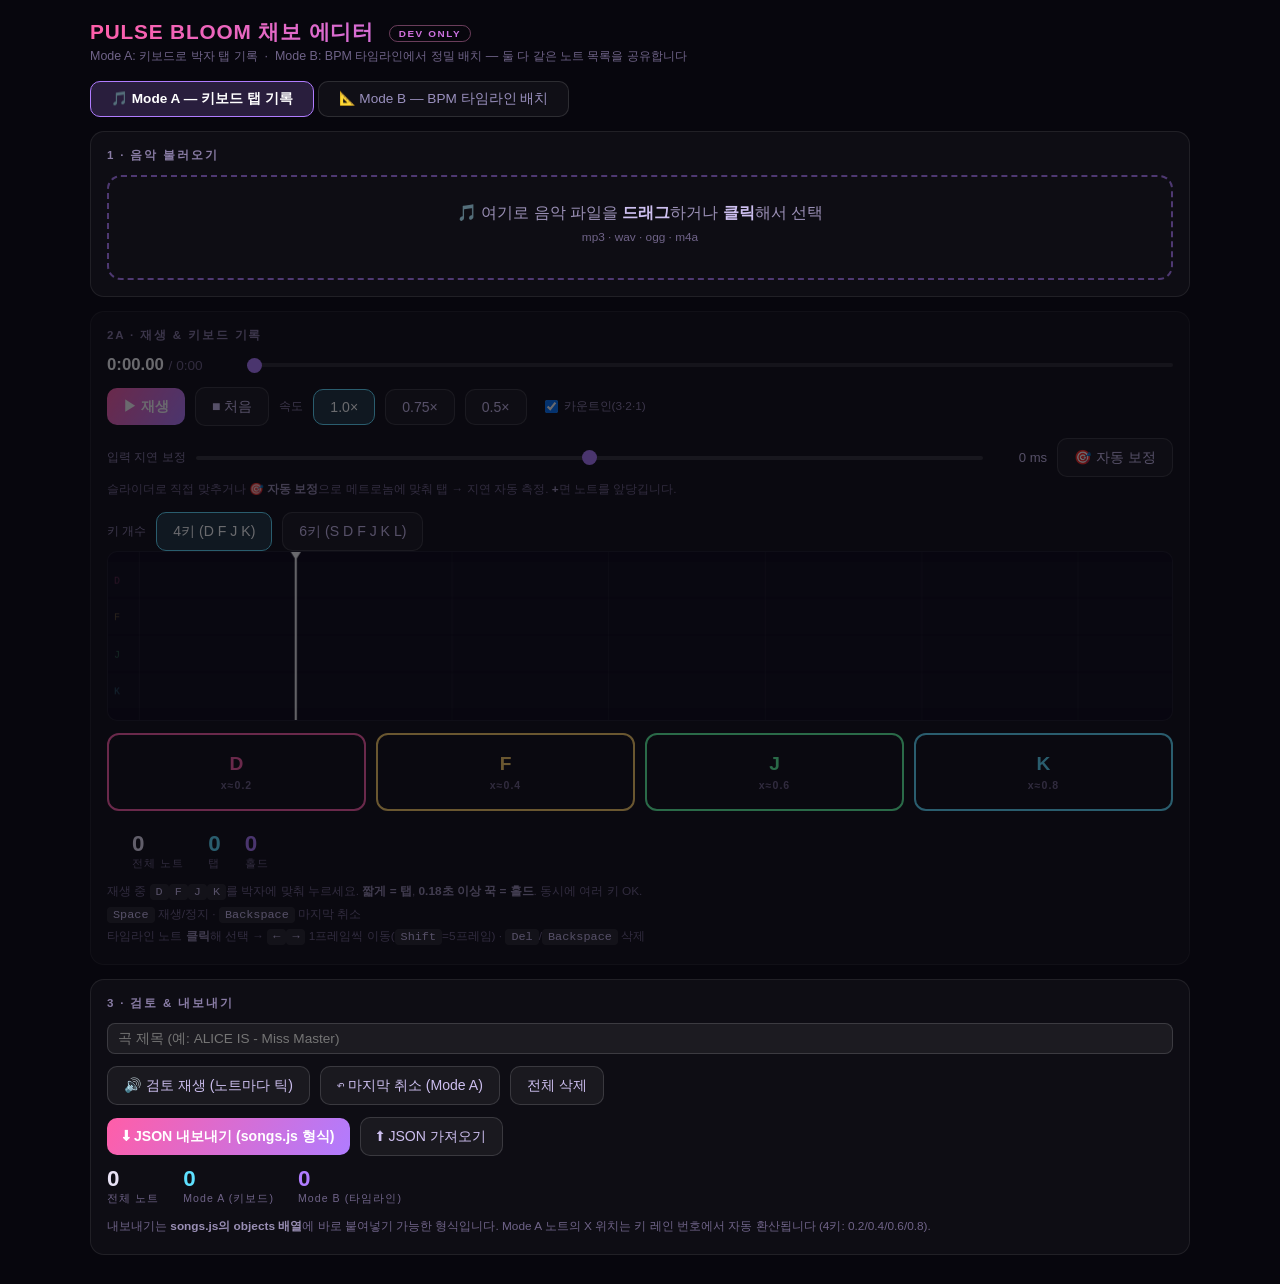
==== editor.html @ f81fe5ed "feat(editor): Mode A(키보드 기록) + Mode B(BPM 타임라인) 공존 에디터 - Mode A: 기존 키보드 탭 기록 기능 유지 (오프셋 보정, 홀드 감지) -" ====
<!DOCTYPE html>
<html lang="ko">
<head>
<meta charset="UTF-8">
<meta name="viewport" content="width=device-width, initial-scale=1.0">
<title>PULSE BLOOM — 채보 에디터</title>
<style>
* { margin:0; padding:0; box-sizing:border-box; -webkit-tap-highlight-color:transparent; }
body {
    background:#07060d; color:#e8e2f5;
    font-family:'Segoe UI','Helvetica Neue',sans-serif;
    min-height:100vh; padding:18px; user-select:none;
}
h1 { font-size:1.3rem; font-weight:800; letter-spacing:.04em;
     background:linear-gradient(120deg,#ff5ea8,#b07cff,#5ee0ff);
     -webkit-background-clip:text; background-clip:text; -webkit-text-fill-color:transparent; }
.sub { color:#6f6388; font-size:.78rem; margin-top:2px; margin-bottom:16px; }
.dev-tag { display:inline-block; font-size:.62rem; letter-spacing:.16em; color:#ff8fd0;
    border:1px solid rgba(255,143,208,.4); border-radius:20px; padding:2px 9px;
    margin-left:8px; vertical-align:middle; }

.wrap { max-width:1100px; margin:0 auto; }
.card { background:rgba(255,255,255,.03); border:1px solid rgba(255,255,255,.08);
    border-radius:14px; padding:16px; margin-bottom:14px; }
.card h2 { font-size:.72rem; letter-spacing:.16em; color:#8a7da6; text-transform:uppercase; margin-bottom:12px; }

/* ── mode tab bar ── */
.tab-bar { display:flex; gap:4px; margin-bottom:14px; }
.tab-btn { padding:8px 20px; border-radius:10px; border:1px solid rgba(255,255,255,.12);
    background:rgba(255,255,255,.04); color:#9a90be; cursor:pointer; font:inherit;
    font-size:.85rem; transition:.12s; }
.tab-btn:hover { border-color:#b07cff; color:#cdbff0; }
.tab-btn.active { background:rgba(176,124,255,.2); border-color:#b07cff; color:#fff; font-weight:700; }

/* drop zone */
#drop { border:2px dashed rgba(176,124,255,.4); border-radius:14px; padding:26px; text-align:center;
    cursor:pointer; transition:.15s; color:#9a8fb5; }
#drop.hover { border-color:#5ee0ff; background:rgba(94,224,255,.06); color:#cdbff0; }
#drop b { color:#cdbff0; }
#file-name { color:#5ee0ff; font-size:.85rem; margin-top:8px; }

/* transport */
.row { display:flex; align-items:center; gap:10px; flex-wrap:wrap; }
.row + .row { margin-top:12px; }
button.ctl {
    padding:9px 16px; border-radius:10px; border:1px solid rgba(255,255,255,.14);
    background:rgba(255,255,255,.05); color:#cdbff0; cursor:pointer; font-family:inherit;
    font-size:.88rem; transition:.12s; }
button.ctl:hover:not(:disabled){ border-color:#b07cff; background:rgba(176,124,255,.16); color:#fff; }
button.ctl:disabled{ opacity:.35; cursor:default; }
button.ctl.primary{ background:linear-gradient(120deg,#ff5ea8,#b07cff); border:none; color:#fff; font-weight:700; }
button.ctl.danger:hover{ border-color:#ff5ea8; background:rgba(255,94,168,.16); }
button.ctl.sel{ border-color:#5ee0ff; background:rgba(94,224,255,.18); color:#fff; }
button.ctl.b-sel{ border-color:#b07cff; background:rgba(176,124,255,.18); color:#fff; }

.time { font-variant-numeric:tabular-nums; font-size:1.05rem; font-weight:700; color:#fff;
    min-width:130px; }
.time .total { color:#6f6388; font-weight:400; font-size:.85rem; }

input[type=range]{ -webkit-appearance:none; height:4px; border-radius:4px;
    background:rgba(255,255,255,.15); outline:none; }
input[type=range]::-webkit-slider-thumb{ -webkit-appearance:none; width:15px; height:15px;
    border-radius:50%; background:#b07cff; cursor:pointer; }
#seek { flex:1; min-width:200px;
    background:linear-gradient(90deg,#b07cff var(--p,0%),rgba(255,255,255,.12) var(--p,0%)); }

.lbl { font-size:.74rem; color:#8a7da6; white-space:nowrap; }
.val { font-size:.82rem; color:#cdbff0; font-variant-numeric:tabular-nums; min-width:54px; text-align:right; }
input[type=text], input[type=number]{
    background:rgba(255,255,255,.06); border:1px solid rgba(255,255,255,.14); border-radius:8px;
    color:#fff; padding:7px 10px; font-family:inherit; font-size:.85rem; }
input[type=number]{ width:80px; }

/* timeline (Mode A) */
#tl { width:100%; height:170px; display:block; border-radius:10px;
    background:#0a0815; border:1px solid rgba(255,255,255,.08); }

/* Mode B canvas */
#b-canvas { width:100%; height:340px; display:block; border-radius:10px;
    background:#08060f; border:1px solid rgba(176,124,255,.15); cursor:crosshair; }

/* key pads */
.pads { display:flex; gap:10px; margin-top:12px; }
.pad { flex:1; padding:18px 0; border-radius:12px; text-align:center; font-size:1.2rem; font-weight:700;
    border:2px solid; transition:.05s; }
.pad .k { font-size:.66rem; color:#6f6388; display:block; margin-top:4px; letter-spacing:.1em; }
.pad.on { transform:translateY(2px); filter:brightness(1.7); }

.stat { display:flex; gap:24px; margin-top:6px; }
.stat .v { font-size:1.4rem; font-weight:700; }
.stat .k { font-size:.66rem; color:#6f6388; letter-spacing:.1em; }

.hint { color:#6f6388; font-size:.74rem; line-height:1.8; margin-top:10px; }
.hint b { color:#9a8fb5; }
.hint kbd { background:rgba(255,255,255,.1); border-radius:4px; padding:1px 6px; font-family:monospace; color:#cdbff0; }

.recording { color:#ff5ea8 !important; }
#rec-dot { display:inline-block; width:9px; height:9px; border-radius:50%; background:#ff5ea8;
    margin-right:6px; opacity:0; }
#rec-dot.on { opacity:1; animation:blink 1s infinite; }
@keyframes blink { 50%{opacity:.2;} }

.disabled-area { opacity:.4; pointer-events:none; }

/* calibration modal */
#cal-modal { position:fixed; inset:0; z-index:100; display:flex; align-items:center; justify-content:center;
    background:rgba(5,3,10,.78); backdrop-filter:blur(4px); }
#cal-modal.cal-hidden { display:none; }
.cal-box { background:#0d0a18; border:1px solid rgba(176,124,255,.3); border-radius:18px;
    padding:26px; width:min(440px,92vw); text-align:center; box-shadow:0 20px 60px rgba(0,0,0,.6); }
.cal-title { font-size:1.15rem; font-weight:700; color:#cdbff0; }
.cal-desc { color:#8a7da6; font-size:.82rem; line-height:1.7; margin:12px 0 18px; }
.cal-desc kbd { background:rgba(255,255,255,.1); border-radius:4px; padding:1px 6px; font-family:monospace; color:#cdbff0; }
.cal-beat { width:70px; height:70px; border-radius:50%; margin:0 auto 16px;
    border:3px solid rgba(176,124,255,.3); background:rgba(176,124,255,.05); transition:.05s; }
.cal-beat.flash { background:#b07cff; border-color:#fff; box-shadow:0 0 30px rgba(176,124,255,.8); transform:scale(1.12); }
.cal-beat.measuring { animation:calbreath 1.7s ease-in-out infinite; }
@keyframes calbreath { 50%{transform:scale(1.07);border-color:rgba(176,124,255,.6);background:rgba(176,124,255,.12);} }
.cal-pad { width:100%; padding:30px 0; border-radius:14px; cursor:pointer; font-size:1rem; font-weight:700;
    color:#cdbff0; border:2px dashed rgba(94,224,255,.4); background:rgba(94,224,255,.05);
    font-family:inherit; transition:.05s; }
.cal-pad:active, .cal-pad.hit { background:rgba(94,224,255,.22); border-color:#5ee0ff; color:#fff; transform:scale(.99); }
.cal-readout { margin:16px 0; font-size:.9rem; color:#e8e2f5; min-height:22px; font-variant-numeric:tabular-nums; }
.cal-readout b { color:#5ee0ff; }
.cal-btns { display:flex; gap:10px; justify-content:center; }
</style>
</head>
<body>
<div class="wrap">
    <h1>PULSE BLOOM 채보 에디터 <span class="dev-tag">DEV ONLY</span></h1>
    <div class="sub">Mode A: 키보드로 박자 탭 기록 &nbsp;·&nbsp; Mode B: BPM 타임라인에서 정밀 배치 — 둘 다 같은 노트 목록을 공유합니다</div>

    <!-- ── mode tab bar ── -->
    <div class="tab-bar">
        <button class="tab-btn active" id="tab-a" onclick="switchTab('a')">🎵 Mode A — 키보드 탭 기록</button>
        <button class="tab-btn" id="tab-b" onclick="switchTab('b')">📐 Mode B — BPM 타임라인 배치</button>
    </div>

    <!-- 1. 음악 (공통) -->
    <div class="card">
        <h2>1 · 음악 불러오기</h2>
        <div id="drop">
            <div>🎵 여기로 음악 파일을 <b>드래그</b>하거나 <b>클릭</b>해서 선택</div>
            <div style="font-size:.74rem;color:#6f6388;margin-top:6px">mp3 · wav · ogg · m4a</div>
            <div id="file-name"></div>
        </div>
        <input type="file" id="file-input" accept="audio/*" style="display:none">
    </div>

    <!-- ══ MODE A ══ -->
    <div id="mode-a-section">
        <div id="work-a" class="disabled-area">
            <div class="card">
                <h2>2A · 재생 & 키보드 기록</h2>
                <div class="row">
                    <span class="time"><span id="cur">0:00.00</span> <span class="total">/ <span id="dur">0:00</span></span></span>
                    <input type="range" id="seek" min="0" max="1000" value="0">
                </div>
                <div class="row">
                    <button class="ctl primary" id="play-btn">▶ 재생</button>
                    <button class="ctl" id="stop-btn">■ 처음</button>
                    <span class="lbl">속도</span>
                    <button class="ctl spd sel" data-s="1">1.0×</button>
                    <button class="ctl spd" data-s="0.75">0.75×</button>
                    <button class="ctl spd" data-s="0.5">0.5×</button>
                    <label class="lbl" style="margin-left:8px;display:flex;align-items:center;gap:6px;cursor:pointer">
                        <input type="checkbox" id="countin" checked> 카운트인(3·2·1)
                    </label>
                </div>
                <div class="row">
                    <span class="lbl">입력 지연 보정</span>
                    <input type="range" id="offset" min="-300" max="300" step="5" value="0" style="flex:1;min-width:160px">
                    <span class="val" id="offset-val">0 ms</span>
                    <button class="ctl" id="cal-open">🎯 자동 보정</button>
                </div>
                <div class="row" style="margin-top:2px">
                    <span class="hint" style="margin:0">슬라이더로 직접 맞추거나 <b>🎯 자동 보정</b>으로 메트로놈에 맞춰 탭 → 지연 자동 측정. <b>+</b>면 노트를 앞당깁니다.</span>
                </div>
                <div class="row">
                    <span class="lbl">키 개수</span>
                    <button class="ctl keyset sel" data-n="4">4키 (D F J K)</button>
                    <button class="ctl keyset" data-n="6">6키 (S D F J K L)</button>
                </div>
                <canvas id="tl"></canvas>
                <div class="row" id="sel-row-a" style="margin-top:8px;display:none;align-items:center;gap:10px;flex-wrap:wrap;">
                    <span class="lbl">선택 노트</span>
                    <span class="val" id="sel-info-a" style="min-width:180px;text-align:left;">—</span>
                    <button class="ctl" id="nudge-l">◀ −1프레임</button>
                    <button class="ctl" id="nudge-r">+1프레임 ▶</button>
                    <button class="ctl danger" id="sel-del-a">🗑 삭제</button>
                </div>
                <div class="pads" id="pads"></div>
                <div class="row" style="margin-top:14px">
                    <span id="rec-dot"></span>
                    <div class="stat">
                        <div><div class="v" id="n-count">0</div><div class="k">전체 노트</div></div>
                        <div><div class="v" style="color:#5ee0ff" id="n-tap">0</div><div class="k">탭</div></div>
                        <div><div class="v" style="color:#b07cff" id="n-hold">0</div><div class="k">홀드</div></div>
                    </div>
                </div>
                <div class="hint">
                    재생 중 <kbd>D</kbd><kbd>F</kbd><kbd>J</kbd><kbd>K</kbd>를 박자에 맞춰 누르세요.
                    <b>짧게 = 탭</b>, <b>0.18초 이상 꾹 = 홀드</b>. 동시에 여러 키 OK.<br>
                    <kbd>Space</kbd> 재생/정지 · <kbd>Backspace</kbd> 마지막 취소<br>
                    타임라인 노트 <b>클릭</b>해 선택 → <kbd>←</kbd><kbd>→</kbd> 1프레임씩 이동(<kbd>Shift</kbd>=5프레임) · <kbd>Del</kbd>/<kbd>Backspace</kbd> 삭제
                </div>
            </div>
        </div>
    </div>

    <!-- ══ MODE B ══ -->
    <div id="mode-b-section" style="display:none">
        <div id="work-b" class="disabled-area">
            <div class="card">
                <h2>2B · BPM 타임라인 정밀 배치</h2>
                <div class="row">
                    <span class="lbl">BPM</span>
                    <input type="number" id="b-bpm" value="120" min="30" max="400" style="width:80px">
                    <span class="lbl">Offset</span>
                    <input type="number" id="b-offset-ms" value="0" style="width:72px">
                    <span class="lbl">ms</span>
                    <button class="ctl" id="b-snap-btn">격자 스냅 (<input type="number" id="b-snap-thresh" value="25" min="1" max="500" style="width:46px;padding:2px 4px">ms)</button>
                    <button class="ctl" id="b-undo-btn">↩ 실행취소</button>
                </div>
                <div class="row" style="margin-top:8px">
                    <button class="ctl primary" id="b-play-btn">▶ 재생</button>
                    <button class="ctl" id="b-stop-btn">■ 처음</button>
                    <span class="lbl" style="margin-left:8px;">클릭=추가 &nbsp; 우클릭/길게누름=삭제 &nbsp; 휠=스크롤</span>
                    <span class="lbl" style="margin-left:auto;font-variant-numeric:tabular-nums;" id="b-time-label">0.000s</span>
                </div>
                <canvas id="b-canvas"></canvas>
                <div class="row" style="margin-top:8px" id="b-sel-row" style="display:none">
                    <span class="lbl">선택 노트:</span>
                    <span id="b-sel-info" style="font-size:.82rem;color:#cdbff0;font-variant-numeric:tabular-nums;">—</span>
                    <span class="lbl" style="margin-left:8px">X 위치 조정:</span>
                    <button class="ctl" id="b-nudge-up">↑ −0.05</button>
                    <button class="ctl" id="b-nudge-dn">↓ +0.05</button>
                    <button class="ctl" id="b-nudge-tl">◀ −1프레임</button>
                    <button class="ctl" id="b-nudge-tr">+1프레임 ▶</button>
                    <button class="ctl danger" id="b-sel-del">🗑</button>
                </div>
                <div class="hint">
                    세로 = 노트 X 위치(0=왼쪽/1=오른쪽) &nbsp; 가로 = 시간(초) &nbsp; 보라색 선=마디, 흰 선=박자<br>
                    클릭으로 노트 추가 | 우클릭/길게 누르기로 삭제 | 마우스 휠로 좌우 스크롤<br>
                    선택 후 <kbd>←</kbd><kbd>→</kbd>=시간 이동, <kbd>↑</kbd><kbd>↓</kbd>=X 위치 이동, <kbd>Del</kbd>=삭제
                </div>
            </div>
        </div>
    </div>

    <!-- 3. 공통: 검토 & 내보내기 -->
    <div class="card">
        <h2>3 · 검토 & 내보내기</h2>
        <div class="row">
            <input type="text" id="title" placeholder="곡 제목 (예: ALICE IS - Miss Master)" style="flex:1;min-width:200px">
        </div>
        <div class="row">
            <button class="ctl" id="review-btn">🔊 검토 재생 (노트마다 틱)</button>
            <button class="ctl danger" id="undo-btn">↶ 마지막 취소 (Mode A)</button>
            <button class="ctl danger" id="clear-btn">전체 삭제</button>
        </div>
        <div class="row">
            <button class="ctl primary" id="export-btn">⬇ JSON 내보내기 (songs.js 형식)</button>
            <button class="ctl" id="import-btn">⬆ JSON 가져오기</button>
            <input type="file" id="import-input" accept=".json,application/json" style="display:none">
        </div>
        <div class="stat" style="margin-top:10px">
            <div><div class="v" id="n-count2">0</div><div class="k">전체 노트</div></div>
            <div><div class="v" style="color:#5ee0ff" id="n-a-count">0</div><div class="k">Mode A (키보드)</div></div>
            <div><div class="v" style="color:#b07cff" id="n-b-count">0</div><div class="k">Mode B (타임라인)</div></div>
        </div>
        <div class="hint">
            내보내기는 <b>songs.js의 objects 배열</b>에 바로 붙여넣기 가능한 형식입니다.
            Mode A 노트의 X 위치는 키 레인 번호에서 자동 환산됩니다 (4키: 0.2/0.4/0.6/0.8).
        </div>
    </div>
</div>

<!-- offset calibration modal -->
<div id="cal-modal" class="cal-hidden">
    <div class="cal-box">
        <div class="cal-title">🎯 오프셋 자동 보정</div>
        <div class="cal-desc"><b>들리는 '딱' 소리에 맞춰</b> 아래 큰 버튼이나 <kbd>Space</kbd>를 눌러주세요.<br>
            화면이 아니라 <b>소리 기준</b>입니다 — 8번 측정해 <b>본인의 입력 지연</b>을 자동 계산합니다.</div>
        <div class="cal-beat" id="cal-beat"></div>
        <button class="cal-pad" id="cal-pad">여기를 박자에 맞춰 탭</button>
        <div class="cal-readout" id="cal-readout">시작을 누르면 카운트인 후 측정합니다</div>
        <div class="cal-btns">
            <button class="ctl primary" id="cal-start">▶ 시작</button>
            <button class="ctl" id="cal-apply" disabled>측정값 적용</button>
            <button class="ctl" id="cal-close">닫기</button>
        </div>
    </div>
</div>

<script>
"use strict";
// ══════════════════════════════════════════════════════
//  PULSE BLOOM — Chart Editor (Mode A + Mode B)
//  Shared note list, songs.js-compatible export
// ══════════════════════════════════════════════════════

// ── LANE → X position mappings ──
const LANE_NX_4 = [0.2, 0.4, 0.6, 0.8];
const LANE_NX_6 = [0.1, 0.25, 0.42, 0.58, 0.75, 0.9];
const LANE_COLORS = ['#ff5ea8','#ffd166','#5effa0','#5ee0ff','#b07cff','#ff8fd0'];

// ── Shared state ──
let notes = [];   // {t(raw A offset), nx(0-1), ny:0.5, type, dur, key?, lane?, src:'a'|'b'}
let selectedNote = null;  // globally selected note (used by whichever mode is active)

// ── Tab switching ──
let currentTab = 'a';
function switchTab(t){
    currentTab = t;
    document.getElementById('tab-a').classList.toggle('active', t==='a');
    document.getElementById('tab-b').classList.toggle('active', t==='b');
    document.getElementById('mode-a-section').style.display = t==='a' ? '' : 'none';
    document.getElementById('mode-b-section').style.display = t==='b' ? '' : 'none';
    selectedNote = null;
    updateSelInfoA(); updateBSelInfo();
    if(t==='b') bRenderLoop();
}

// ════════════════════════════════════════════════════
//  AUDIO (shared)
// ════════════════════════════════════════════════════
let ctx = null, buffer = null, srcNode = null;
let transport = 'idle';   // idle | ready | playing | paused
let curPos = 0, playStartPos = 0, audioStartCtx = 0, speed = 1;
let reviewMode = false;
let fileName = '', duration = 0;
let KEYS = ['d','f','j','k'];
const HOLD_THRESH = 0.18;
let offsetMs = 0;

function ensureCtx(){
    if(!ctx) ctx = new (window.AudioContext||window.webkitAudioContext)();
    if(ctx.state==='suspended') ctx.resume();
}
function stopSrc(){ try{ srcNode && srcNode.stop(); }catch(e){} srcNode=null; }
function songPos(){ if(transport!=='playing') return curPos;
    return playStartPos + (ctx.currentTime - audioStartCtx)*speed; }

function tick(ctxTime, freq, vol=0.12, dur=0.04){
    const o=ctx.createOscillator(), g=ctx.createGain();
    o.connect(g); g.connect(ctx.destination);
    o.type='square'; o.frequency.value=freq;
    g.gain.setValueAtTime(vol, ctxTime);
    g.gain.exponentialRampToValueAtTime(0.0001, ctxTime+dur);
    o.start(ctxTime); o.stop(ctxTime+dur+0.01);
}
function effT(n){ return Math.max(0, n.t - offsetMs/1000); }

// ── load audio ──
const drop = document.getElementById('drop');
const fileInput = document.getElementById('file-input');
drop.addEventListener('click', ()=>fileInput.click());
fileInput.addEventListener('change', e=>{ if(e.target.files[0]) loadFile(e.target.files[0]); });
['dragenter','dragover'].forEach(ev=>window.addEventListener(ev,e=>{e.preventDefault();drop.classList.add('hover');}));
['dragleave','drop'].forEach(ev=>window.addEventListener(ev,e=>{e.preventDefault();if(ev==='drop'||e.target===drop)drop.classList.remove('hover');}));
window.addEventListener('drop', e=>{ e.preventDefault(); const f=e.dataTransfer.files[0]; if(f&&f.type.startsWith('audio')) loadFile(f); });

async function loadFile(f){
    ensureCtx();
    fileName = f.name;
    document.getElementById('file-name').textContent = '불러오는 중… '+f.name;
    try{
        const ab = await f.arrayBuffer();
        buffer = await ctx.decodeAudioData(ab);
        duration = buffer.duration;
        document.getElementById('file-name').textContent = '✓ '+f.name+'  ('+fmt(duration)+')';
        document.getElementById('dur').textContent = fmt(duration);
        transport = 'ready'; curPos = 0;
        document.getElementById('work-a').classList.remove('disabled-area');
        document.getElementById('work-b').classList.remove('disabled-area');
        if(!document.getElementById('title').value)
            document.getElementById('title').value = f.name.replace(/\.[^.]+$/,'');
        drawTL();
    }catch(err){
        document.getElementById('file-name').textContent = '✗ 디코드 실패: '+err.message;
    }
}
function fmt(s){ s=Math.max(0,s); const m=Math.floor(s/60); return m+':'+((s%60).toFixed(2).padStart(5,'0')); }

// ── transport ──
function play(){
    if(!buffer||transport==='playing') return;
    ensureCtx();
    srcNode = ctx.createBufferSource();
    srcNode.buffer = buffer; srcNode.playbackRate.value = speed;
    const mg = ctx.createGain(); mg.gain.value = reviewMode ? 0.5 : 1.0;
    srcNode.connect(mg); mg.connect(ctx.destination);
    const useCountIn = document.getElementById('countin').checked && curPos<0.05 && !reviewMode;
    const lead = useCountIn ? 1.8 : 0;
    audioStartCtx = ctx.currentTime+lead; playStartPos = curPos;
    srcNode.start(audioStartCtx, Math.max(0,curPos));
    srcNode.onended = ()=>{ if(transport==='playing'&&songPos()>=duration-0.1){ stop(); } };
    if(lead>0){ for(let i=0;i<3;i++) tick(audioStartCtx-(3-i)*0.6, i===2?880:520, 0.14); }
    if(reviewMode) scheduleReviewTicks();
    transport = 'playing';
    document.getElementById('play-btn').textContent = '⏸ 일시정지';
    document.getElementById('b-play-btn').textContent = '⏸ 일시정지';
    document.getElementById('rec-dot').classList.toggle('on', !reviewMode);
    loopA();
}
function pause(){
    if(transport!=='playing') return;
    curPos = Math.max(0,Math.min(duration,songPos()));
    stopSrc(); transport='paused'; reviewMode=false;
    document.getElementById('play-btn').textContent = '▶ 재생';
    document.getElementById('b-play-btn').textContent = '▶ 재생';
    document.getElementById('rec-dot').classList.remove('on');
    pressing.clear(); updatePads();
}
function stop(){
    stopSrc(); transport = buffer?'ready':'idle'; curPos=0; reviewMode=false;
    document.getElementById('play-btn').textContent = '▶ 재생';
    document.getElementById('b-play-btn').textContent = '▶ 재생';
    document.getElementById('rec-dot').classList.remove('on');
    pressing.clear(); updatePads(); updateSeek(); drawTL();
}
function togglePlay(){ if(transport==='playing') pause(); else play(); }

function scheduleReviewTicks(){
    for(const n of notes){
        const t=effT(n); if(t<curPos-0.01) continue;
        const at=audioStartCtx+(t-playStartPos)/speed;
        tick(at, n.type==='hold'?660:990, 0.6, 0.05);
        if(n.type==='hold'){ const end=audioStartCtx+(t+n.dur-playStartPos)/speed; tick(end, 440, 0.45, 0.05); }
    }
}

document.getElementById('play-btn').onclick = ()=>{ reviewMode=false; togglePlay(); };
document.getElementById('stop-btn').onclick = stop;
document.getElementById('b-play-btn').onclick = ()=>{ reviewMode=false; togglePlay(); };
document.getElementById('b-stop-btn').onclick = stop;
document.getElementById('review-btn').onclick = ()=>{ if(!buffer)return; stop(); reviewMode=true; play(); };

// speed buttons
document.querySelectorAll('.spd').forEach(b=>b.onclick=()=>{
    document.querySelectorAll('.spd').forEach(x=>x.classList.remove('sel')); b.classList.add('sel');
    const was=transport==='playing';
    if(was){ curPos=songPos(); stopSrc(); }
    speed=parseFloat(b.dataset.s);
    if(was){ transport='paused'; play(); }
});
// keyset
document.querySelectorAll('.keyset').forEach(b=>b.onclick=()=>{
    document.querySelectorAll('.keyset').forEach(x=>x.classList.remove('sel')); b.classList.add('sel');
    KEYS = b.dataset.n==='6' ? ['s','d','f','j','k','l'] : ['d','f','j','k'];
    buildPads();
});
// A offset
const offEl = document.getElementById('offset');
offEl.oninput = ()=>{ offsetMs=parseInt(offEl.value); document.getElementById('offset-val').textContent=offsetMs+' ms'; drawTL(); };
// seek
const seekEl = document.getElementById('seek');
seekEl.oninput = ()=>{
    if(!buffer) return;
    const pos=parseFloat(seekEl.value)/1000*duration;
    const was=transport==='playing';
    if(was){ stopSrc(); }
    curPos=pos;
    if(was){ transport='paused'; play(); } else { updateSeek(); drawTL(); }
};

function updateSeek(){
    const cur=transport==='playing'?songPos():curPos;
    document.getElementById('cur').textContent = fmt(Math.max(0,cur));
    if(duration){ const p=Math.max(0,Math.min(1,cur/duration));
        seekEl.value=p*1000; seekEl.style.setProperty('--p',(p*100)+'%'); }
}

// ════════════════════════════════════════════════════
//  MODE A — keyboard recording
// ════════════════════════════════════════════════════
const pressing = new Map(); // key -> {downPos, lane}
const padsEl = document.getElementById('pads');
function laneNX(lane){ return KEYS.length===6 ? LANE_NX_6[lane] : LANE_NX_4[lane]; }

function buildPads(){
    padsEl.innerHTML='';
    KEYS.forEach((k,i)=>{
        const d=document.createElement('div');
        d.className='pad'; d.id='pad-'+k;
        d.style.borderColor=LANE_COLORS[i];
        d.style.color=LANE_COLORS[i];
        d.innerHTML=k.toUpperCase()+'<span class="k">x≈'+laneNX(i)+'</span>';
        padsEl.appendChild(d);
    });
}
function updatePads(){ KEYS.forEach(k=>{ const el=document.getElementById('pad-'+k); if(el) el.classList.toggle('on', pressing.has(k)); }); }
function flashPad(k){ const el=document.getElementById('pad-'+k); if(!el)return;
    el.style.background=LANE_COLORS[KEYS.indexOf(k)]+'33'; setTimeout(()=>el.style.background='',90); }
buildPads();

let selectedNoteA = null; // A-mode specific selection for timeline
function updateSelInfoA(){
    const n=selectedNoteA;
    const row=document.getElementById('sel-row-a');
    if(n){ row.style.display='flex'; document.getElementById('sel-info-a').textContent='t='+effT(n).toFixed(3)+'s · '+(n.key||'').toUpperCase()+' · x='+n.nx.toFixed(2)+' · '+n.type; }
    else row.style.display='none';
}
function nudgeSelectedA(dir, mult){
    if(!selectedNoteA) return;
    selectedNoteA.t = Math.max(0, selectedNoteA.t + dir*mult*(1/60));
    notes.sort((a,b)=>a.t-b.t);
    if(transport!=='playing'){ curPos=Math.max(0,Math.min(duration,effT(selectedNoteA))); updateSeek(); }
    updateSelInfoA(); drawTL(); updateStats();
}
function deleteSelectedA(){
    const i=notes.indexOf(selectedNoteA); if(i>=0) notes.splice(i,1);
    selectedNoteA=null; updateStats(); updateSelInfoA(); drawTL();
}
document.getElementById('nudge-l').onclick = ()=>nudgeSelectedA(-1,1);
document.getElementById('nudge-r').onclick = ()=>nudgeSelectedA(1,1);
document.getElementById('sel-del-a').onclick = deleteSelectedA;

// timeline canvas (Mode A)
const tl=document.getElementById('tl'); const tg=tl.getContext('2d');
let TLW=800, TLH=170;
function sizeTL(){ const r=tl.getBoundingClientRect(); const dpr=Math.min(devicePixelRatio||1,2);
    tl.width=r.width*dpr; tl.height=170*dpr; tg.setTransform(dpr,0,0,dpr,0,0); TLW=r.width; TLH=170; }
window.addEventListener('resize', ()=>{ sizeTL(); drawTL(); bResize(); });
sizeTL();

const VIEW_BACK=0.6, VIEW_FWD=2.8;
function drawTL(){
    tg.clearRect(0,0,TLW,TLH);
    const pos=transport==='playing'?songPos():curPos;
    const t0=pos-VIEW_BACK, t1=pos+VIEW_FWD, span=t1-t0;
    const laneH=(TLH-20)/KEYS.length;
    KEYS.forEach((k,i)=>{
        const y=10+i*laneH;
        tg.fillStyle='rgba(255,255,255,0.02)'; tg.fillRect(0,y,TLW,laneH-2);
        tg.fillStyle=LANE_COLORS[i]+'55'; tg.font='10px monospace';
        tg.fillText(k.toUpperCase(), 6, y+laneH/2+3);
    });
    tg.strokeStyle='rgba(255,255,255,0.05)'; tg.lineWidth=1;
    for(let t=Math.ceil(t0/0.5)*0.5; t<t1; t+=0.5){
        const x=(t-t0)/span*TLW; tg.beginPath(); tg.moveTo(x,0); tg.lineTo(x,TLH); tg.stroke();
    }
    for(const n of notes){
        const t=effT(n); if(t<t0-1||t>t1) continue;
        const lane=n.lane!==undefined ? n.lane : Math.round(n.nx*(KEYS.length-1));
        const x=(t-t0)/span*TLW; const y=10+lane*laneH;
        const col=LANE_COLORS[lane%LANE_COLORS.length];
        if(n.type==='hold'){
            const x2=(t+n.dur-t0)/span*TLW;
            tg.fillStyle=col+'66'; tg.fillRect(x, y+3, Math.max(4,x2-x), laneH-8);
            tg.fillStyle=col; tg.fillRect(x, y+3, 4, laneH-8);
        } else {
            tg.fillStyle=col; tg.fillRect(x-3, y+3, 6, laneH-8);
        }
        if(n===selectedNoteA){ tg.strokeStyle='#fff'; tg.lineWidth=2; tg.strokeRect(x-6, y+1, 12, laneH-4); }
    }
    const px=VIEW_BACK/span*TLW;
    tg.strokeStyle='#fff'; tg.lineWidth=2; tg.beginPath(); tg.moveTo(px,0); tg.lineTo(px,TLH); tg.stroke();
    tg.fillStyle='#fff'; tg.beginPath(); tg.moveTo(px-5,0); tg.lineTo(px+5,0); tg.lineTo(px,8); tg.fill();
}

tl.addEventListener('pointerdown', e=>{
    if(!buffer) return;
    const r=tl.getBoundingClientRect();
    const cx=e.clientX-r.left, cy=e.clientY-r.top;
    const pos=transport==='playing'?songPos():curPos;
    const t0=pos-VIEW_BACK, span=VIEW_BACK+VIEW_FWD;
    const laneH=(TLH-20)/KEYS.length;
    let best=null, bd=22;
    for(const n of notes){
        const t=effT(n); if(t<t0-1||t>t0+span) continue;
        const lane=n.lane!==undefined ? n.lane : Math.round(n.nx*(KEYS.length-1));
        const nx=(t-t0)/span*TLW, ny=10+lane*laneH+laneH/2;
        const d=Math.hypot(cx-nx, cy-ny);
        if(d<bd){ bd=d; best=n; }
    }
    selectedNoteA=best; updateSelInfoA(); drawTL();
});

function loopA(){
    if(transport!=='playing') return;
    if(songPos()>=duration){ stop(); return; }
    updateSeek(); drawTL();
    if(currentTab==='b') bDrawTimeline();
    requestAnimationFrame(loopA);
}

// ── key input ──
window.addEventListener('keydown', e=>{
    if(cal.active){ if(e.key===' '||e.code==='Space'){ e.preventDefault(); calTap(); } return; }
    if(e.target.tagName==='INPUT') return;
    const k=e.key.toLowerCase();
    if(k===' '||e.code==='Space'){ e.preventDefault(); reviewMode=false; togglePlay(); return; }
    // Mode B arrow nudge
    if(currentTab==='b'&&bSelectedNote){
        if(e.key==='ArrowLeft'){ e.preventDefault(); bNudge(-1, e.shiftKey?5:1, 0); return; }
        if(e.key==='ArrowRight'){ e.preventDefault(); bNudge(1, e.shiftKey?5:1, 0); return; }
        if(e.key==='ArrowUp'){ e.preventDefault(); bNudge(0, 0, -0.05); return; }
        if(e.key==='ArrowDown'){ e.preventDefault(); bNudge(0, 0, 0.05); return; }
        if(k==='delete'||k==='backspace'){ e.preventDefault(); bDeleteSelected(); return; }
        if(k==='escape'){ bSelectedNote=null; updateBSelInfo(); bDrawTimeline(); return; }
    }
    // Mode A arrow nudge
    if(currentTab==='a'&&selectedNoteA){
        if(e.key==='ArrowLeft'){ e.preventDefault(); nudgeSelectedA(-1, e.shiftKey?5:1); return; }
        if(e.key==='ArrowRight'){ e.preventDefault(); nudgeSelectedA(1, e.shiftKey?5:1); return; }
        if(k==='delete'){ e.preventDefault(); deleteSelectedA(); return; }
        if(k==='escape'){ selectedNoteA=null; updateSelInfoA(); drawTL(); return; }
        if(k==='backspace'){ e.preventDefault(); deleteSelectedA(); return; }
    }
    if(k==='backspace'){ e.preventDefault(); undoA(); return; }
    if(transport!=='playing'||reviewMode) return;
    const lane=KEYS.indexOf(k);
    if(lane<0||pressing.has(k)||e.repeat) return;
    pressing.set(k,{downPos:songPos(), lane});
    updatePads(); flashPad(k);
});
window.addEventListener('keyup', e=>{
    const k=e.key.toLowerCase();
    if(!pressing.has(k)) return;
    const info=pressing.get(k); pressing.delete(k); updatePads();
    const up=songPos(); const holdDur=up-info.downPos;
    if(info.downPos<0) return;
    const nx=laneNX(info.lane);
    notes.push({
        t: Math.round(info.downPos*1000)/1000,
        nx, ny: 0.5,
        key:k, lane:info.lane, src:'a',
        type: holdDur>=HOLD_THRESH ? 'hold' : 'tap',
        dur: holdDur>=HOLD_THRESH ? Math.round(holdDur*1000)/1000 : 0
    });
    notes.sort((a,b)=>a.t-b.t);
    updateStats();
});

function undoA(){
    // undo last Mode A note
    for(let i=notes.length-1;i>=0;i--){
        if(notes[i].src==='a'||!notes[i].src){ notes.splice(i,1); updateStats(); drawTL(); return; }
    }
}
document.getElementById('undo-btn').onclick = undoA;
document.getElementById('clear-btn').onclick = ()=>{
    if(notes.length&&confirm('전체 '+notes.length+'개 노트를 지울까요?')){
        notes=[]; selectedNoteA=null; bSelectedNote=null; updateStats(); drawTL(); bDrawTimeline();
    }
};

function updateStats(){
    const total=notes.length;
    const a=notes.filter(n=>n.src==='a'||!n.src).length;
    const b=notes.filter(n=>n.src==='b').length;
    const taps=notes.filter(n=>n.type==='tap').length;
    document.getElementById('n-count').textContent=total;
    document.getElementById('n-tap').textContent=taps;
    document.getElementById('n-hold').textContent=total-taps;
    document.getElementById('n-count2').textContent=total;
    document.getElementById('n-a-count').textContent=a;
    document.getElementById('n-b-count').textContent=b;
}

// ════════════════════════════════════════════════════
//  MODE B — BPM timeline visual editor
// ════════════════════════════════════════════════════
const bCv = document.getElementById('b-canvas');
const bG = bCv.getContext('2d');
let BCW=900, BCH=340;
const PPS=200; // pixels per second
let bScroll=0; // seconds at left edge
let bSelectedNote=null;
let bUndoStack=[];

function bResize(){
    const r=bCv.getBoundingClientRect();
    const dpr=Math.min(devicePixelRatio||1,2);
    BCW=r.width; BCH=r.height;
    bCv.width=BCW*dpr; bCv.height=BCH*dpr; bG.setTransform(dpr,0,0,dpr,0,0);
    bDrawTimeline();
}
function bTtoX(t){ return (t-bScroll)*PPS; }
function bNXtoY(nx){ return nx*BCH; }
function bPxToT(px){ return px/PPS+bScroll; }
function bPyToNX(py){ return Math.max(0,Math.min(1,py/BCH)); }

const B_NOTE_R=8;
const B_COLORS=['#ff5ea8','#5ee0ff','#b07cff','#ffd166','#5effa0','#ff8fd0'];
function bColor(i){ return B_COLORS[i%B_COLORS.length]; }

function bPushUndo(){ bUndoStack.push(notes.map(n=>({...n}))); if(bUndoStack.length>80)bUndoStack.shift(); }
function bUndo(){
    if(!bUndoStack.length) return;
    notes=bUndoStack.pop(); bSelectedNote=null; updateStats(); bDrawTimeline(); drawTL();
}
document.getElementById('b-undo-btn').onclick=bUndo;

function bAddNote(t, nx){
    if(t<0) return;
    bPushUndo();
    notes.push({t: Math.round(t*1000)/1000, nx, ny:0.5, type:'tap', dur:0, src:'b'});
    notes.sort((a,b)=>a.t-b.t); updateStats(); bDrawTimeline();
}
function bDeleteSelected(){
    if(!bSelectedNote) return;
    bPushUndo(); notes=notes.filter(n=>n!==bSelectedNote); bSelectedNote=null;
    updateStats(); updateBSelInfo(); bDrawTimeline();
}
function bNudge(tDir, tMult, nxDelta){
    if(!bSelectedNote) return;
    bPushUndo();
    if(tMult) bSelectedNote.t=Math.max(0, bSelectedNote.t+tDir*tMult*(1/60));
    if(nxDelta) bSelectedNote.nx=Math.max(0,Math.min(1, bSelectedNote.nx+nxDelta));
    bSelectedNote.t=Math.round(bSelectedNote.t*1000)/1000;
    bSelectedNote.nx=Math.round(bSelectedNote.nx*1000)/1000;
    notes.sort((a,b)=>a.t-b.t); updateStats(); updateBSelInfo(); bDrawTimeline();
}
document.getElementById('b-nudge-up').onclick=()=>bNudge(0,0,-0.05);
document.getElementById('b-nudge-dn').onclick=()=>bNudge(0,0,0.05);
document.getElementById('b-nudge-tl').onclick=()=>bNudge(-1,1,0);
document.getElementById('b-nudge-tr').onclick=()=>bNudge(1,1,0);
document.getElementById('b-sel-del').onclick=bDeleteSelected;

function updateBSelInfo(){
    const n=bSelectedNote;
    document.getElementById('b-sel-row').style.display=n?'flex':'none';
    if(n){ document.getElementById('b-sel-info').textContent='t='+n.t.toFixed(3)+'s  x='+n.nx.toFixed(3)+'  '+n.type; }
}

function bNoteAt(px,py){
    return notes.find(n=>{
        const nx=bTtoX(n.t), ny=bNXtoY(n.nx);
        return Math.hypot(nx-px,ny-py)<B_NOTE_R+5;
    });
}

function bDrawTimeline(){
    bG.clearRect(0,0,BCW,BCH);
    bG.fillStyle='#08060f'; bG.fillRect(0,0,BCW,BCH);
    const bpm=+document.getElementById('b-bpm').value||120;
    const offSec=+document.getElementById('b-offset-ms').value/1000;
    const beat=60/bpm;
    // horizontal X-position guides
    for(let i=0;i<=10;i++){
        const py=i*BCH/10;
        bG.strokeStyle=i%5===0?'rgba(180,120,255,0.12)':'rgba(255,255,255,0.04)';
        bG.lineWidth=i%5===0?1.2:0.6;
        bG.beginPath(); bG.moveTo(0,py); bG.lineTo(BCW,py); bG.stroke();
    }
    // x-pos labels
    ['← L (0.0)','0.2','0.4','C (0.5)','0.6','0.8','R → (1.0)'].forEach((l,i)=>{
        const py=i*(BCH/6);
        bG.fillStyle='rgba(150,120,210,0.35)'; bG.font='10px Segoe UI'; bG.textAlign='left';
        bG.fillText(l, 3, Math.max(10,py+4));
    });
    // BPM vertical grid
    const first=Math.floor((bScroll-offSec)/beat);
    const last=Math.ceil((bScroll+BCW/PPS-offSec)/beat);
    for(let b=first;b<=last;b++){
        const t=b*beat+offSec; const px=bTtoX(t);
        if(px<-2||px>BCW+2) continue;
        const isMeasure=b%4===0;
        bG.strokeStyle=isMeasure?'rgba(180,120,255,0.28)':'rgba(255,255,255,0.07)';
        bG.lineWidth=isMeasure?1.5:0.7;
        bG.beginPath(); bG.moveTo(px,0); bG.lineTo(px,BCH); bG.stroke();
        if(isMeasure&&px>4&&px<BCW-4){
            bG.fillStyle='rgba(180,120,255,0.5)'; bG.font='10px Segoe UI'; bG.textAlign='left';
            bG.fillText(t.toFixed(2)+'s', px+2, BCH-4);
        }
    }
    // notes
    notes.forEach((n,i)=>{
        const px=bTtoX(n.t); if(px<-20||px>BCW+20) return;
        const py=bNXtoY(n.nx);
        const col=bColor(i);
        const sel=n===bSelectedNote;
        if(sel){
            const sg=bG.createRadialGradient(px,py,0,px,py,B_NOTE_R*3.5);
            sg.addColorStop(0,'rgba(255,255,255,0.25)'); sg.addColorStop(1,'rgba(255,255,255,0)');
            bG.fillStyle=sg; bG.beginPath(); bG.arc(px,py,B_NOTE_R*3.5,0,Math.PI*2); bG.fill();
        }
        bG.beginPath(); bG.arc(px,py,B_NOTE_R,0,Math.PI*2);
        bG.fillStyle=col+(sel?'ff':'99'); bG.fill();
        bG.strokeStyle=col; bG.lineWidth=sel?2:1.5; bG.stroke();
        if(sel){
            bG.fillStyle='#fff'; bG.font='10px Segoe UI'; bG.textAlign='center';
            bG.fillText('t:'+n.t.toFixed(3)+' x:'+n.nx.toFixed(3), px, py-B_NOTE_R-5);
        }
    });
    // playhead
    const now=transport==='playing'?songPos():curPos;
    const ph=bTtoX(now);
    if(ph>=0&&ph<=BCW){
        bG.strokeStyle='rgba(255,200,80,0.85)'; bG.lineWidth=2;
        bG.setLineDash([5,5]); bG.lineDashOffset=-(now*30)%10;
        bG.beginPath(); bG.moveTo(ph,0); bG.lineTo(ph,BCH); bG.stroke();
        bG.setLineDash([]);
        bG.fillStyle='rgba(255,200,80,0.9)'; bG.font='11px Segoe UI'; bG.textAlign='left';
        bG.fillText(Math.max(0,now).toFixed(2)+'s', ph+3, 14);
    }
    document.getElementById('b-time-label').textContent=Math.max(0,now).toFixed(3)+'s';
}

// auto-scroll timeline to follow playhead during playback
let bRafId=0;
function bRenderLoop(){
    if(currentTab!=='b'){ bRafId=0; return; }
    if(transport==='playing'){
        const now=songPos();
        const ph=bTtoX(now);
        if(ph>BCW*0.72) bScroll=now-(BCW*0.2/PPS);
        if(ph<0) bScroll=Math.max(0,now-0.5);
    }
    bDrawTimeline();
    bRafId=requestAnimationFrame(bRenderLoop);
}

// B canvas input
bCv.addEventListener('click', e=>{
    const r=bCv.getBoundingClientRect();
    const px=e.clientX-r.left, py=e.clientY-r.top;
    const hit=bNoteAt(px,py);
    if(hit){ bSelectedNote=bSelectedNote===hit?null:hit; updateBSelInfo(); bDrawTimeline(); return; }
    bAddNote(bPxToT(px), bPyToNX(py));
});
bCv.addEventListener('contextmenu', e=>{
    e.preventDefault();
    const r=bCv.getBoundingClientRect();
    const hit=bNoteAt(e.clientX-r.left, e.clientY-r.top);
    if(hit){ bPushUndo(); notes=notes.filter(n=>n!==hit); if(bSelectedNote===hit)bSelectedNote=null;
        updateStats(); updateBSelInfo(); bDrawTimeline(); }
});
bCv.addEventListener('wheel', e=>{ e.preventDefault();
    const delta=Math.abs(e.deltaX)>Math.abs(e.deltaY)?e.deltaX:e.deltaY;
    bScroll=Math.max(0,bScroll+delta/PPS); bDrawTimeline(); },{passive:false});

// touch scroll on B canvas
let bTX=null, bTScroll=0, bTMoved=false, bLPTimer=null;
bCv.addEventListener('touchstart', e=>{
    e.preventDefault();
    if(bLPTimer){clearTimeout(bLPTimer);bLPTimer=null;}
    if(e.touches.length===1){
        const t=e.touches[0]; const r=bCv.getBoundingClientRect();
        bTX=t.clientX; bTScroll=bScroll; bTMoved=false;
        const hit=bNoteAt(t.clientX-r.left, t.clientY-r.top);
        if(hit){ bLPTimer=setTimeout(()=>{ if(!bTMoved){ bPushUndo(); notes=notes.filter(n=>n!==hit);
            if(bSelectedNote===hit)bSelectedNote=null; updateStats(); updateBSelInfo(); bDrawTimeline(); } bLPTimer=null; },500); }
    }
},{passive:false});
bCv.addEventListener('touchmove', e=>{
    e.preventDefault();
    if(bLPTimer){clearTimeout(bLPTimer);bLPTimer=null;}
    if(e.touches.length===1){ const dx=e.touches[0].clientX-bTX;
        if(Math.abs(dx)>6)bTMoved=true;
        bScroll=Math.max(0,bTScroll-dx/PPS); bDrawTimeline(); }
},{passive:false});
bCv.addEventListener('touchend', e=>{
    e.preventDefault();
    if(bLPTimer){clearTimeout(bLPTimer);bLPTimer=null;}
    if(!bTMoved&&e.changedTouches.length){
        const t=e.changedTouches[0]; const r=bCv.getBoundingClientRect();
        const px=t.clientX-r.left, py=t.clientY-r.top;
        const hit=bNoteAt(px,py);
        if(hit){ bSelectedNote=bSelectedNote===hit?null:hit; updateBSelInfo(); bDrawTimeline(); }
        else bAddNote(bPxToT(px),bPyToNX(py));
    }
},{passive:false});

// B-mode BPM snap
document.getElementById('b-snap-btn').onclick=()=>{
    const bpm=+document.getElementById('b-bpm').value||120;
    const offSec=+document.getElementById('b-offset-ms').value/1000;
    const threshMs=+document.getElementById('b-snap-thresh').value||25;
    const thresh=threshMs/1000;
    const GRIDS=[4,6,8,12,16,24];
    bPushUndo();
    let snapped=0;
    notes=notes.map(n=>{
        const adj=n.t-offSec; let best=null, bestE=thresh;
        for(const sub of GRIDS){ const beat=60/bpm/(sub/4);
            const s=Math.round(adj/beat)*beat+offSec; const e=Math.abs(s-n.t);
            if(e<bestE){bestE=e;best=s;} }
        if(best!==null){snapped++;return{...n,t:Math.round(best*1000)/1000};}
        return n;
    });
    notes.sort((a,b)=>a.t-b.t); updateStats(); bDrawTimeline(); drawTL();
    alert(`스냅 완료: ${snapped}개 노트 보정 (임계 ${threshMs}ms)`);
};

// ════════════════════════════════════════════════════
//  EXPORT / IMPORT
// ════════════════════════════════════════════════════
document.getElementById('export-btn').onclick=()=>{
    if(!notes.length){ alert('기록된 노트가 없습니다.'); return; }
    // Convert to songs.js format: {t, nx, ny, type, dur}
    const objects=notes.map(n=>{
        const t=Math.round(effT(n)*1000)/1000;
        const nx=Math.round((n.nx||0.5)*1000)/1000;
        const ny=0.5;
        const obj={t, nx, ny, type:n.type||'tap'};
        if(n.type==='hold'&&n.dur>0) obj.dur=Math.round(n.dur*1000)/1000;
        return obj;
    });
    const jsonStr=JSON.stringify(objects,null,2);
    // create a blob and download
    const blob=new Blob([jsonStr],{type:'application/json'});
    const a=document.createElement('a'); a.href=URL.createObjectURL(blob);
    const title=document.getElementById('title').value||fileName||'chart';
    a.download=title.replace(/[^\w가-힣\- ]/g,'_')+'_objects.json';
    a.click(); URL.revokeObjectURL(a.href);
    // also show in a dialog for copy-paste
    const pre=document.createElement('textarea');
    pre.value='// objects 배열에 붙여넣기:\n'+jsonStr;
    pre.style.cssText='position:fixed;top:50%;left:50%;transform:translate(-50%,-50%);width:min(700px,90vw);height:300px;z-index:9999;background:#0a0618;color:#90e890;font:12px monospace;padding:12px;border:1px solid #4a3080;border-radius:10px';
    document.body.appendChild(pre); pre.select();
    const close=document.createElement('button');
    close.textContent='닫기'; close.style.cssText='position:fixed;top:calc(50% + 156px);left:50%;transform:translateX(-50%);z-index:9999;padding:8px 24px;background:#3d1f8a;color:#fff;border:none;border-radius:8px;cursor:pointer;font:14px inherit';
    close.onclick=()=>{ document.body.removeChild(pre); document.body.removeChild(close); };
    document.body.appendChild(close);
};

document.getElementById('import-btn').onclick=()=>document.getElementById('import-input').click();
document.getElementById('import-input').addEventListener('change', async e=>{
    const f=e.target.files[0]; if(!f)return;
    try{
        const data=JSON.parse(await f.text());
        // Support both songs.js objects format and old pulsebloom-timing-v1 format
        let imported=[];
        if(Array.isArray(data)){
            // Direct objects array [{t, nx, ny, type, dur}]
            imported=data.map(n=>({
                t:n.t, nx:n.nx!==undefined?n.nx:(n.lane!==undefined?laneNX(n.lane):0.5),
                ny:n.ny||0.5, type:n.type||'tap', dur:n.dur||0, src:'b'
            }));
        } else if(data.notesAdjusted||data.notes){
            // Old pulsebloom-timing-v1 format
            const src=data.notesAdjusted||data.notes;
            imported=src.map(n=>({
                t:n.t, nx:n.lane!==undefined?laneNX(n.lane):(n.nx||0.5),
                ny:0.5, type:n.type||'tap', dur:n.dur||0, src:'b',
                key:n.key, lane:n.lane
            }));
            if(data.offsetMs) offsetMs=data.offsetMs;
            if(data.title) document.getElementById('title').value=data.title;
        }
        if(!imported.length){ alert('가져올 노트가 없습니다.'); return; }
        if(notes.length&&!confirm('현재 노트를 유지하고 이어 붙일까요?\n(아니오: 기존 노트 삭제 후 가져오기)'))
            notes=[];
        notes=[...notes,...imported].sort((a,b)=>a.t-b.t);
        updateStats(); drawTL(); bDrawTimeline();
        alert('불러왔습니다: '+imported.length+'개 노트');
    }catch(err){ alert('가져오기 실패: '+err.message); }
});

// ════════════════════════════════════════════════════
//  OFFSET CALIBRATION (Mode A)
// ════════════════════════════════════════════════════
const CAL_BPM=120, CAL_BEAT=60/CAL_BPM, CAL_COUNTIN=4, CAL_MEASURE=8;
let cal={active:false, start:0, beatTimes:[], measureTimes:[], taps:[], raf:0, lastFlash:-1, result:null, finishTimer:0};
const calModal=document.getElementById('cal-modal');
const calBeatEl=document.getElementById('cal-beat');
const calPad=document.getElementById('cal-pad');
const calReadout=document.getElementById('cal-readout');
const calApply=document.getElementById('cal-apply');
function openCal(){ calModal.classList.remove('cal-hidden'); resetCal(); }
function closeCal(){ stopCalLoop(); cal.active=false; calModal.classList.add('cal-hidden'); }
function resetCal(){
    cal.active=false; cal.taps=[]; cal.result=null; cal.beatTimes=[]; cal.measureTimes=[]; cal.lastFlash=-1;
    calApply.disabled=true; calReadout.textContent='시작을 누르면 카운트인 후 8박을 측정합니다';
    calBeatEl.classList.remove('flash','measuring'); document.getElementById('cal-start').textContent='▶ 시작';
}
function startCal(){
    ensureCtx(); resetCal(); cal.active=true;
    const total=CAL_COUNTIN+CAL_MEASURE; cal.start=ctx.currentTime+0.8;
    for(let i=0;i<total;i++){
        const bt=cal.start+i*CAL_BEAT; cal.beatTimes.push(bt);
        const measured=i>=CAL_COUNTIN; if(measured) cal.measureTimes.push(bt);
        tick(bt, measured?880:520, 0.16, 0.05);
    }
    calReadout.textContent='카운트인… 소리에 맞춰 탭!';
    document.getElementById('cal-start').textContent='측정 중…';
    calBeatEl.classList.add('measuring');
    const endAt=cal.start+(total-1)*CAL_BEAT+0.6;
    cal.finishTimer=setTimeout(finishCal, Math.max(50,(endAt-ctx.currentTime)*1000));
}
function calTap(){
    if(!cal.active) return;
    cal.taps.push(ctx.currentTime);
    calPad.classList.add('hit'); setTimeout(()=>calPad.classList.remove('hit'),80);
    calReadout.textContent='측정 중… 탭 '+cal.taps.length;
}
function stopCalLoop(){ if(cal.raf)cancelAnimationFrame(cal.raf); cal.raf=0; if(cal.finishTimer)clearTimeout(cal.finishTimer); cal.finishTimer=0; }
function finishCal(){
    stopCalLoop(); cal.active=false;
    document.getElementById('cal-start').textContent='▶ 다시 측정';
    const diffs=[];
    for(const t of cal.taps){
        let best=1e9;
        for(const b of cal.measureTimes){ const d=t-b; if(Math.abs(d)<Math.abs(best)) best=d; }
        if(Math.abs(best)<=0.25) diffs.push(best);
    }
    if(diffs.length<3){ calReadout.innerHTML='측정 실패 — 탭이 부족합니다. 다시 시도해 주세요.'; calApply.disabled=true; return; }
    diffs.sort((a,b)=>a-b);
    const median=diffs[Math.floor(diffs.length/2)]; const ms=Math.round(median*1000);
    cal.result=ms;
    const lateEarly=ms>=0?'늦게':'빨리';
    calReadout.innerHTML='측정 완료: <b>'+(ms>=0?'+':'')+ms+'ms</b> '+lateEarly+' 누름 ('+diffs.length+'회) → 적용하면 노트를 '+Math.abs(ms)+'ms '+(ms>=0?'앞당깁니다':'늦춥니다');
    calApply.disabled=false;
}
function applyCal(){
    if(cal.result==null) return;
    const v=Math.max(-300,Math.min(300,cal.result));
    offEl.value=v; offsetMs=v; document.getElementById('offset-val').textContent=v+' ms'; drawTL();
    closeCal();
}
document.getElementById('cal-open').onclick=openCal;
document.getElementById('cal-start').onclick=startCal;
document.getElementById('cal-apply').onclick=applyCal;
document.getElementById('cal-close').onclick=closeCal;
calPad.onclick=calTap;

// ── init ──
updateStats();
window.addEventListener('load', ()=>{ sizeTL(); bResize(); bDrawTimeline(); });
</script>
</body>
</html>
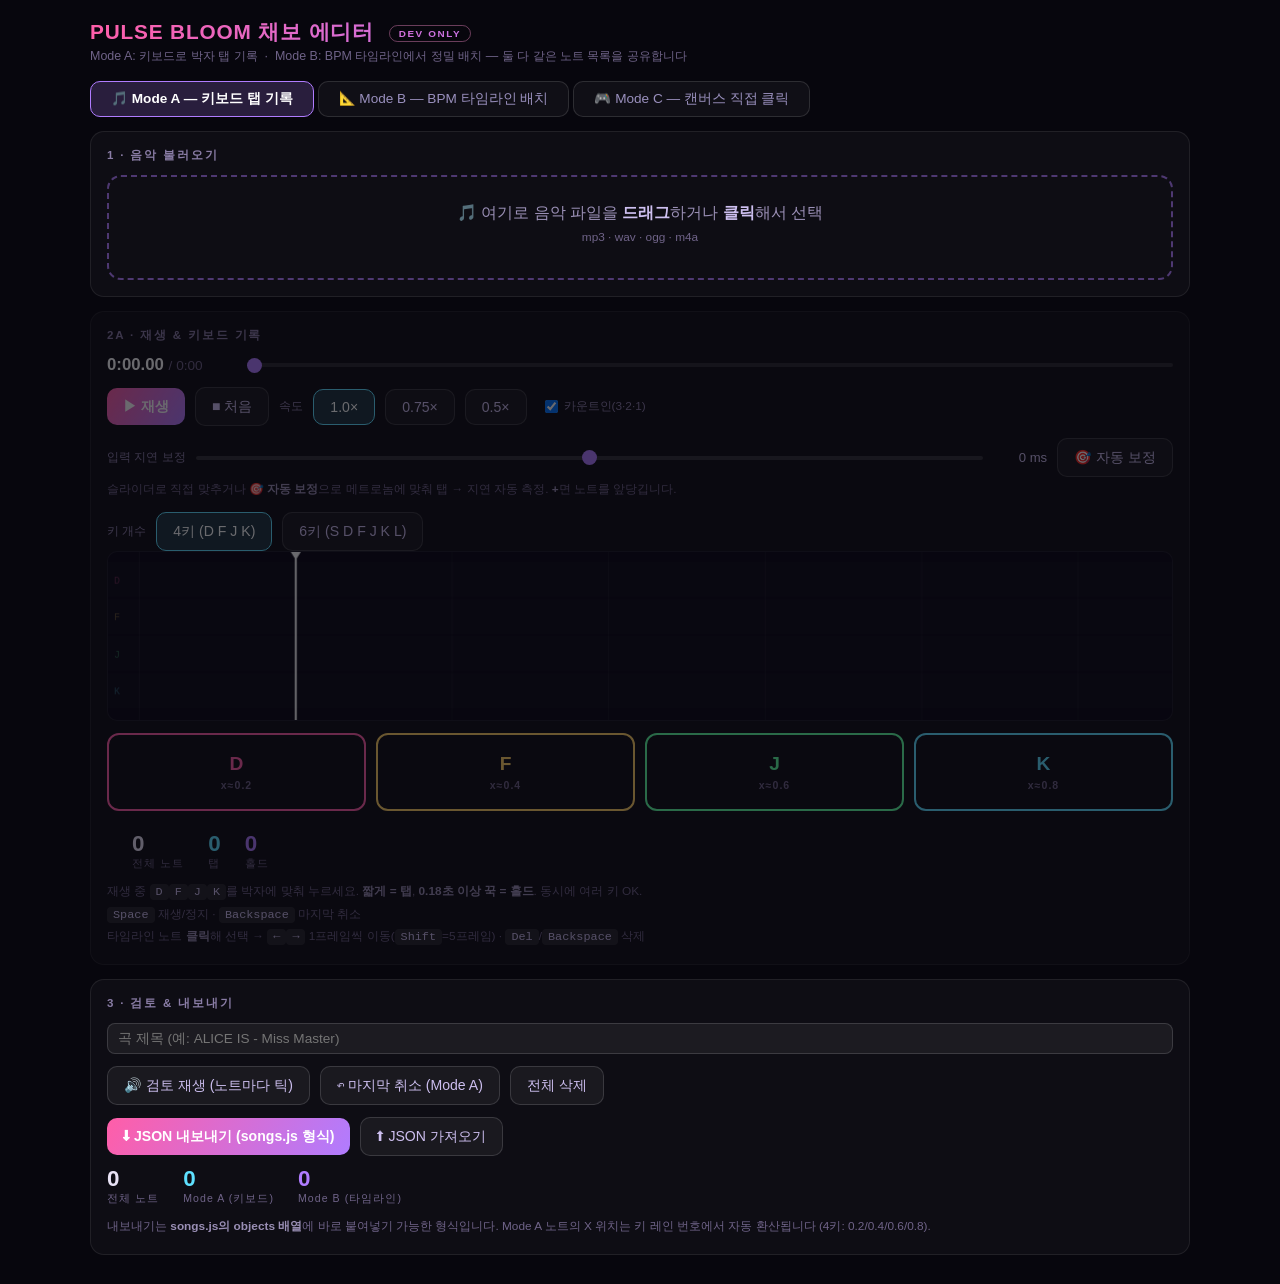
==== commit 58b60e52: "feat(editor): Mode C — 캔버스 직접 클릭 실시간 기록 재생 중 게임 캔버스를 클릭/탭하면 그 순간 타이밍 + X 위치로 노트 기록. Mode A(고정 레인)와 달" ====
--- a/editor.html
+++ b/editor.html
@@ -134,6 +134,7 @@
     <div class="tab-bar">
         <button class="tab-btn active" id="tab-a" onclick="switchTab('a')">🎵 Mode A — 키보드 탭 기록</button>
         <button class="tab-btn" id="tab-b" onclick="switchTab('b')">📐 Mode B — BPM 타임라인 배치</button>
+        <button class="tab-btn" id="tab-c" onclick="switchTab('c')">🎮 Mode C — 캔버스 직접 클릭</button>
     </div>
 
     <!-- 1. 음악 (공통) -->
@@ -243,6 +244,27 @@
                     세로 = 노트 X 위치(0=왼쪽/1=오른쪽) &nbsp; 가로 = 시간(초) &nbsp; 보라색 선=마디, 흰 선=박자<br>
                     클릭으로 노트 추가 | 우클릭/길게 누르기로 삭제 | 마우스 휠로 좌우 스크롤<br>
                     선택 후 <kbd>←</kbd><kbd>→</kbd>=시간 이동, <kbd>↑</kbd><kbd>↓</kbd>=X 위치 이동, <kbd>Del</kbd>=삭제
+                </div>
+            </div>
+        </div>
+    </div>
+
+    <!-- ══ MODE C ══ -->
+    <div id="mode-c-section" style="display:none">
+        <div id="work-c" class="disabled-area">
+            <div class="card">
+                <h2>2C · 캔버스 직접 클릭 기록</h2>
+                <div class="row">
+                    <button class="ctl primary" id="c-play-btn">▶ 재생</button>
+                    <button class="ctl" id="c-stop-btn">■ 처음</button>
+                    <button class="ctl" id="c-undo-btn">↩ 마지막 취소</button>
+                    <span style="font-size:.74rem;color:#8a7da6;margin-left:8px">클릭/탭 위치 = 노트 X 위치 &nbsp;·&nbsp; 클릭 순간 = 노트 타이밍</span>
+                    <span style="margin-left:auto;font-variant-numeric:tabular-nums;font-size:.82rem;color:#b0a0e0" id="c-time-label">0.000s</span>
+                </div>
+                <canvas id="c-canvas" style="width:100%;height:380px;display:block;border-radius:12px;background:#06040d;border:1px solid rgba(255,255,255,.08);cursor:crosshair;touch-action:none;margin-top:10px"></canvas>
+                <div class="hint" style="margin-top:8px">
+                    재생 중 캔버스를 <b>클릭/탭</b>하면 그 순간 + 그 위치에 노트가 기록됩니다.<br>
+                    가로 위치 = 노트 X (0=왼쪽, 1=오른쪽) &nbsp;·&nbsp; <kbd>Backspace</kbd> 또는 ↩ 버튼으로 마지막 노트 취소
                 </div>
             </div>
         </div>
@@ -315,11 +337,14 @@
     currentTab = t;
     document.getElementById('tab-a').classList.toggle('active', t==='a');
     document.getElementById('tab-b').classList.toggle('active', t==='b');
+    document.getElementById('tab-c').classList.toggle('active', t==='c');
     document.getElementById('mode-a-section').style.display = t==='a' ? '' : 'none';
     document.getElementById('mode-b-section').style.display = t==='b' ? '' : 'none';
+    document.getElementById('mode-c-section').style.display = t==='c' ? '' : 'none';
     selectedNote = null;
     updateSelInfoA(); updateBSelInfo();
     if(t==='b') bRenderLoop();
+    if(t==='c') cRenderLoop();
 }
 
 // ════════════════════════════════════════════════════
@@ -374,6 +399,7 @@
         transport = 'ready'; curPos = 0;
         document.getElementById('work-a').classList.remove('disabled-area');
         document.getElementById('work-b').classList.remove('disabled-area');
+        document.getElementById('work-c').classList.remove('disabled-area');
         if(!document.getElementById('title').value)
             document.getElementById('title').value = f.name.replace(/\.[^.]+$/,'');
         drawTL();
@@ -399,8 +425,9 @@
     if(lead>0){ for(let i=0;i<3;i++) tick(audioStartCtx-(3-i)*0.6, i===2?880:520, 0.14); }
     if(reviewMode) scheduleReviewTicks();
     transport = 'playing';
-    document.getElementById('play-btn').textContent = '⏸ 일시정지';
+    document.getElementById('play-btn').textContent   = '⏸ 일시정지';
     document.getElementById('b-play-btn').textContent = '⏸ 일시정지';
+    document.getElementById('c-play-btn').textContent = '⏸ 일시정지';
     document.getElementById('rec-dot').classList.toggle('on', !reviewMode);
     loopA();
 }
@@ -408,15 +435,17 @@
     if(transport!=='playing') return;
     curPos = Math.max(0,Math.min(duration,songPos()));
     stopSrc(); transport='paused'; reviewMode=false;
-    document.getElementById('play-btn').textContent = '▶ 재생';
+    document.getElementById('play-btn').textContent   = '▶ 재생';
     document.getElementById('b-play-btn').textContent = '▶ 재생';
+    document.getElementById('c-play-btn').textContent = '▶ 재생';
     document.getElementById('rec-dot').classList.remove('on');
     pressing.clear(); updatePads();
 }
 function stop(){
     stopSrc(); transport = buffer?'ready':'idle'; curPos=0; reviewMode=false;
-    document.getElementById('play-btn').textContent = '▶ 재생';
+    document.getElementById('play-btn').textContent   = '▶ 재생';
     document.getElementById('b-play-btn').textContent = '▶ 재생';
+    document.getElementById('c-play-btn').textContent = '▶ 재생';
     document.getElementById('rec-dot').classList.remove('on');
     pressing.clear(); updatePads(); updateSeek(); drawTL();
 }
@@ -522,7 +551,7 @@
 let TLW=800, TLH=170;
 function sizeTL(){ const r=tl.getBoundingClientRect(); const dpr=Math.min(devicePixelRatio||1,2);
     tl.width=r.width*dpr; tl.height=170*dpr; tg.setTransform(dpr,0,0,dpr,0,0); TLW=r.width; TLH=170; }
-window.addEventListener('resize', ()=>{ sizeTL(); drawTL(); bResize(); });
+window.addEventListener('resize', ()=>{ sizeTL(); drawTL(); bResize(); cResize(); });
 sizeTL();
 
 const VIEW_BACK=0.6, VIEW_FWD=2.8;
@@ -609,7 +638,7 @@
         if(k==='escape'){ selectedNoteA=null; updateSelInfoA(); drawTL(); return; }
         if(k==='backspace'){ e.preventDefault(); deleteSelectedA(); return; }
     }
-    if(k==='backspace'){ e.preventDefault(); undoA(); return; }
+    if(k==='backspace'){ e.preventDefault(); if(currentTab==='c') cUndoLast(); else undoA(); return; }
     if(transport!=='playing'||reviewMode) return;
     const lane=KEYS.indexOf(k);
     if(lane<0||pressing.has(k)||e.repeat) return;
@@ -1018,9 +1047,152 @@
 document.getElementById('cal-close').onclick=closeCal;
 calPad.onclick=calTap;
 
+// ════════════════════════════════════════════════════
+//  MODE C — realtime canvas click recording
+// ════════════════════════════════════════════════════
+const cCv = document.getElementById('c-canvas');
+const cG  = cCv.getContext('2d');
+let CCW=900, CCH=380;
+const C_JLINE = 0.82;
+const C_APPROACH = 1.4; // seconds of fall window shown
+const C_NOTE_R = 10;
+
+function cResize(){
+    const r = cCv.getBoundingClientRect();
+    const dpr = Math.min(devicePixelRatio||1, 2);
+    CCW = r.width; CCH = r.height;
+    cCv.width = CCW*dpr; cCv.height = CCH*dpr;
+    cG.setTransform(dpr, 0, 0, dpr, 0, 0);
+    cDraw();
+}
+
+// ripple feedback on tap
+let cRipples = []; // [{x, y, t, col}]
+
+function cDraw(){
+    cG.clearRect(0, 0, CCW, CCH);
+    cG.fillStyle = '#06040d'; cG.fillRect(0, 0, CCW, CCH);
+
+    const jy = CCH * C_JLINE;
+    const now = transport==='playing' ? songPos() : curPos;
+
+    // vertical lane guides (faint)
+    for(let i=1; i<5; i++){
+        const x = i * CCW/5;
+        cG.strokeStyle = 'rgba(255,255,255,0.04)'; cG.lineWidth = 1;
+        cG.beginPath(); cG.moveTo(x, 0); cG.lineTo(x, CCH); cG.stroke();
+    }
+
+    // judgment line glow
+    const jg = cG.createLinearGradient(0, jy-14, 0, jy+14);
+    jg.addColorStop(0, 'rgba(180,120,255,0)');
+    jg.addColorStop(0.5, 'rgba(180,120,255,0.12)');
+    jg.addColorStop(1, 'rgba(180,120,255,0)');
+    cG.fillStyle = jg; cG.fillRect(0, jy-14, CCW, 28);
+    cG.strokeStyle = 'rgba(255,255,255,0.18)'; cG.lineWidth = 1.5;
+    cG.beginPath(); cG.moveTo(0, jy); cG.lineTo(CCW, jy); cG.stroke();
+
+    // falling notes (within approach window)
+    notes.forEach((n, i) => {
+        const dt = n.t - now;                        // +dt = future, -dt = past
+        if(dt > C_APPROACH || dt < -0.4) return;
+        const appT = Math.max(0, dt / C_APPROACH);  // 1 = at top, 0 = at jline
+        const py = jy * (1 - appT);
+        const px = n.nx * CCW;
+        const col = B_COLORS[i % B_COLORS.length];
+        const fade = dt < 0 ? Math.max(0, 1 + dt/0.4) : 1;
+
+        // tail
+        const tailTop = Math.max(0, py - jy * 0.28);
+        const tg = cG.createLinearGradient(0, tailTop, 0, py);
+        tg.addColorStop(0, col+'00'); tg.addColorStop(1, col+'55');
+        cG.strokeStyle = tg; cG.lineWidth = 3;
+        cG.beginPath(); cG.moveTo(px, tailTop); cG.lineTo(px, py); cG.stroke();
+
+        // circle
+        const rg = cG.createRadialGradient(px, py, 0, px, py, C_NOTE_R*2.2);
+        rg.addColorStop(0, col+'cc'); rg.addColorStop(1, col+'00');
+        cG.globalAlpha = fade;
+        cG.fillStyle = rg; cG.beginPath(); cG.arc(px, py, C_NOTE_R*2.2, 0, Math.PI*2); cG.fill();
+        cG.beginPath(); cG.arc(px, py, C_NOTE_R, 0, Math.PI*2);
+        cG.fillStyle = col+'dd'; cG.fill();
+        cG.strokeStyle = col; cG.lineWidth = 2; cG.stroke();
+        cG.globalAlpha = 1;
+    });
+
+    // ripples
+    const nowMs = performance.now();
+    cRipples = cRipples.filter(r => nowMs - r.t < 420);
+    cRipples.forEach(r => {
+        const age = (nowMs - r.t) / 420;
+        const radius = C_NOTE_R * (1 + age * 3.5);
+        cG.beginPath(); cG.arc(r.x, r.y, radius, 0, Math.PI*2);
+        cG.strokeStyle = r.col + Math.round((1-age)*200).toString(16).padStart(2,'0');
+        cG.lineWidth = 2.5 * (1-age);
+        cG.stroke();
+    });
+
+    // overlay when not playing
+    if(transport !== 'playing'){
+        cG.fillStyle = 'rgba(0,0,0,0.52)'; cG.fillRect(0, 0, CCW, CCH);
+        cG.fillStyle = 'rgba(180,160,255,0.75)';
+        cG.font = 'bold 15px Segoe UI'; cG.textAlign = 'center'; cG.textBaseline = 'middle';
+        cG.fillText('▶ 재생 후 캔버스를 클릭/탭하면 노트가 기록됩니다', CCW/2, CCH/2 - 12);
+        cG.fillStyle = 'rgba(140,120,210,0.5)';
+        cG.font = '12px Segoe UI';
+        cG.fillText('클릭 X 위치 → 노트 레인 위치 (0.0 ~ 1.0)', CCW/2, CCH/2 + 14);
+    }
+
+    document.getElementById('c-time-label').textContent = Math.max(0, now).toFixed(3)+'s';
+}
+
+function cRecord(clientX, clientY){
+    if(transport !== 'playing'){ return; }
+    const r = cCv.getBoundingClientRect();
+    const nx = Math.max(0, Math.min(1, (clientX - r.left) / CCW));
+    const t  = Math.round(songPos() * 1000) / 1000;
+    if(t < 0) return;
+    // ripple at click position
+    const py = (clientY - r.top) * (cCv.height / cCv.clientHeight) / (devicePixelRatio||1);
+    cRipples.push({ x: (clientX - r.left), y: py, t: performance.now(),
+                    col: B_COLORS[notes.length % B_COLORS.length] });
+    notes.push({ t, nx, ny: 0.5, type: 'tap', dur: 0, src: 'c' });
+    notes.sort((a,b) => a.t - b.t);
+    updateStats();
+}
+
+cCv.addEventListener('click', e => cRecord(e.clientX, e.clientY));
+cCv.addEventListener('touchstart', e => {
+    e.preventDefault();
+    for(const t of e.changedTouches) cRecord(t.clientX, t.clientY);
+}, { passive: false });
+
+function cUndoLast(){
+    // remove last Mode C note
+    for(let i = notes.length-1; i >= 0; i--){
+        if(notes[i].src === 'c'){ notes.splice(i,1); updateStats(); return; }
+    }
+}
+
+document.getElementById('c-play-btn').onclick = () => { reviewMode=false; togglePlay(); };
+document.getElementById('c-stop-btn').onclick  = stop;
+document.getElementById('c-undo-btn').onclick  = cUndoLast;
+
+
+let cRafId = 0;
+function cRenderLoop(){
+    if(currentTab !== 'c'){ cRafId=0; return; }
+    if(transport==='playing'){
+        const now = songPos();
+        if(now < 0 || now > duration){ /* wait */ }
+    }
+    cDraw();
+    cRafId = requestAnimationFrame(cRenderLoop);
+}
+
 // ── init ──
 updateStats();
-window.addEventListener('load', ()=>{ sizeTL(); bResize(); bDrawTimeline(); });
+window.addEventListener('load', ()=>{ sizeTL(); bResize(); bDrawTimeline(); cResize(); });
 </script>
 </body>
 </html>
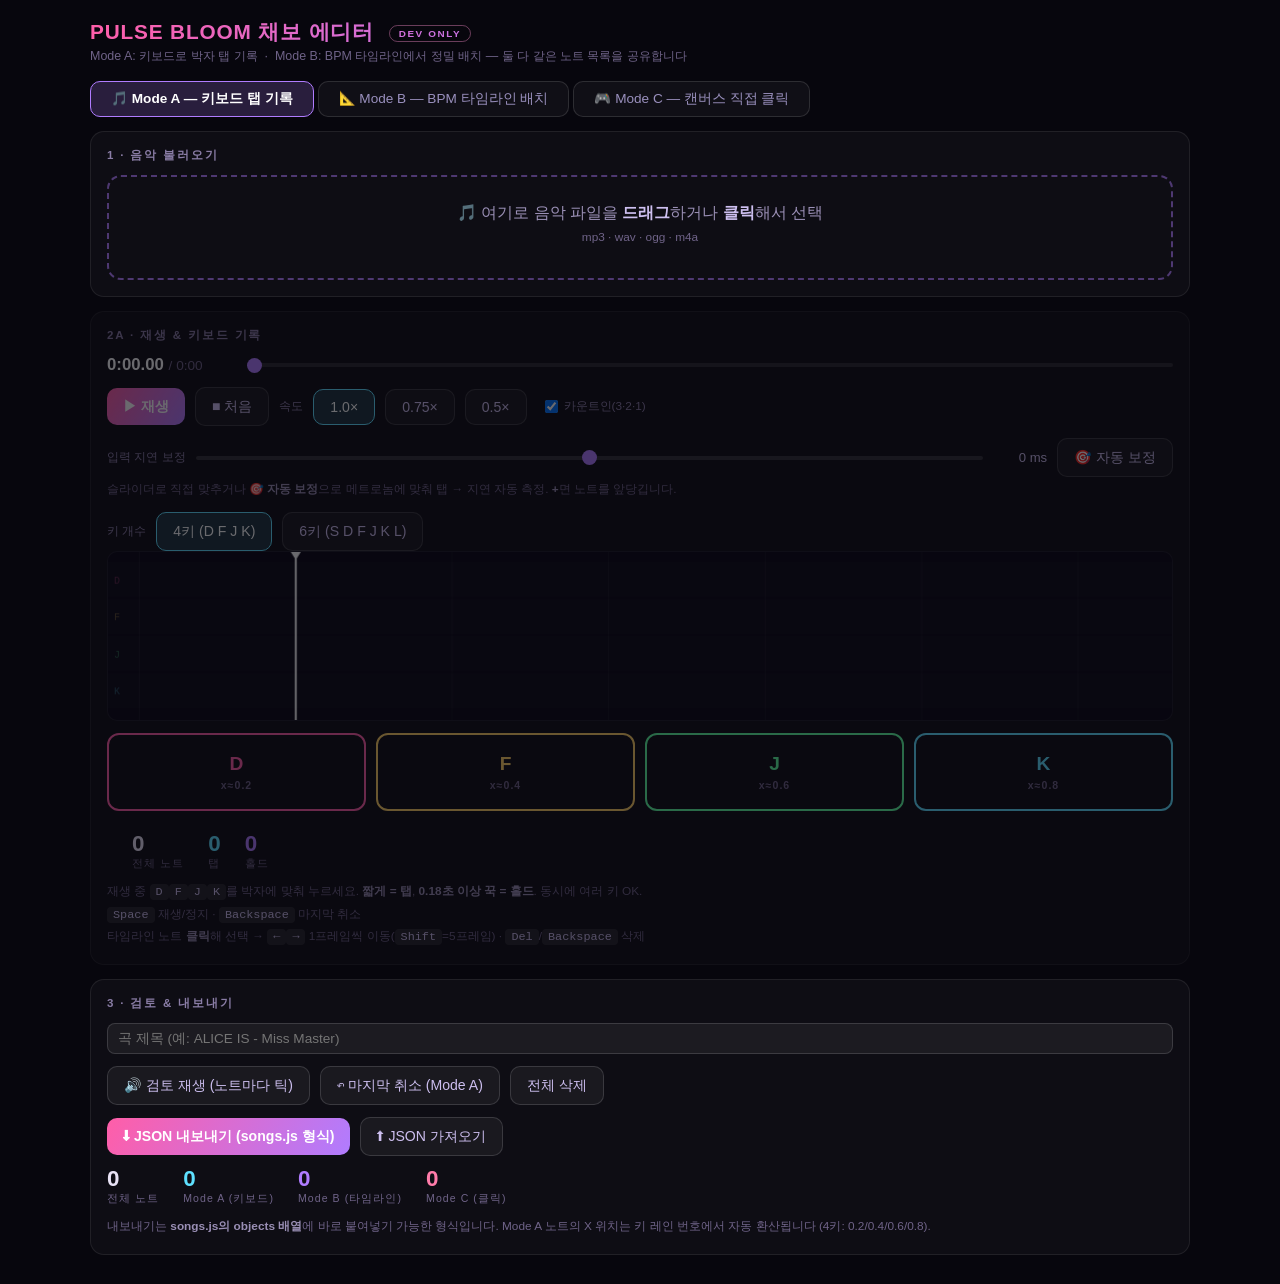
==== commit 3a5e7b26: "fix(editor+game): export x/y 키 수정, Mode C 통계, drawFollowPoints 정리 - editor: 내보내기 포맷 nx/ny → x/y (게임 " ====
--- a/editor.html
+++ b/editor.html
@@ -77,7 +77,8 @@
 
 /* Mode B canvas */
 #b-canvas { width:100%; height:340px; display:block; border-radius:10px;
-    background:#08060f; border:1px solid rgba(176,124,255,.15); cursor:crosshair; }
+    background:#08060f; border:1px solid rgba(176,124,255,.15); cursor:crosshair;
+    touch-action:none; }
 
 /* key pads */
 .pads { display:flex; gap:10px; margin-top:12px; }
@@ -220,7 +221,10 @@
                     <span class="lbl">Offset</span>
                     <input type="number" id="b-offset-ms" value="0" style="width:72px">
                     <span class="lbl">ms</span>
-                    <button class="ctl" id="b-snap-btn">격자 스냅 (<input type="number" id="b-snap-thresh" value="25" min="1" max="500" style="width:46px;padding:2px 4px">ms)</button>
+                    <span class="lbl">스냅 임계</span>
+                    <input type="number" id="b-snap-thresh" value="25" min="1" max="500" style="width:60px">
+                    <span class="lbl">ms</span>
+                    <button class="ctl" id="b-snap-btn">격자 스냅</button>
                     <button class="ctl" id="b-undo-btn">↩ 실행취소</button>
                 </div>
                 <div class="row" style="margin-top:8px">
@@ -290,6 +294,7 @@
             <div><div class="v" id="n-count2">0</div><div class="k">전체 노트</div></div>
             <div><div class="v" style="color:#5ee0ff" id="n-a-count">0</div><div class="k">Mode A (키보드)</div></div>
             <div><div class="v" style="color:#b07cff" id="n-b-count">0</div><div class="k">Mode B (타임라인)</div></div>
+            <div><div class="v" style="color:#ff7caa" id="n-c-count">0</div><div class="k">Mode C (클릭)</div></div>
         </div>
         <div class="hint">
             내보내기는 <b>songs.js의 objects 배열</b>에 바로 붙여넣기 가능한 형식입니다.
@@ -343,8 +348,8 @@
     document.getElementById('mode-c-section').style.display = t==='c' ? '' : 'none';
     selectedNote = null;
     updateSelInfoA(); updateBSelInfo();
-    if(t==='b') bRenderLoop();
-    if(t==='c') cRenderLoop();
+    if(t==='b'){ bResize(); bRenderLoop(); }
+    if(t==='c'){ cResize(); cRenderLoop(); }
 }
 
 // ════════════════════════════════════════════════════
@@ -680,6 +685,7 @@
     const total=notes.length;
     const a=notes.filter(n=>n.src==='a'||!n.src).length;
     const b=notes.filter(n=>n.src==='b').length;
+    const c=notes.filter(n=>n.src==='c').length;
     const taps=notes.filter(n=>n.type==='tap').length;
     document.getElementById('n-count').textContent=total;
     document.getElementById('n-tap').textContent=taps;
@@ -687,6 +693,7 @@
     document.getElementById('n-count2').textContent=total;
     document.getElementById('n-a-count').textContent=a;
     document.getElementById('n-b-count').textContent=b;
+    document.getElementById('n-c-count').textContent=c;
 }
 
 // ════════════════════════════════════════════════════
@@ -920,12 +927,12 @@
 // ════════════════════════════════════════════════════
 document.getElementById('export-btn').onclick=()=>{
     if(!notes.length){ alert('기록된 노트가 없습니다.'); return; }
-    // Convert to songs.js format: {t, nx, ny, type, dur}
+    // Convert to songs.js format: {t, x, y, type, dur}  (game reads o.x / o.y in buildObjects)
     const objects=notes.map(n=>{
         const t=Math.round(effT(n)*1000)/1000;
-        const nx=Math.round((n.nx||0.5)*1000)/1000;
-        const ny=0.5;
-        const obj={t, nx, ny, type:n.type||'tap'};
+        const x=Math.round((n.nx||0.5)*1000)/1000;
+        const y=0.5;
+        const obj={t, x, y, type:n.type||'tap'};
         if(n.type==='hold'&&n.dur>0) obj.dur=Math.round(n.dur*1000)/1000;
         return obj;
     });
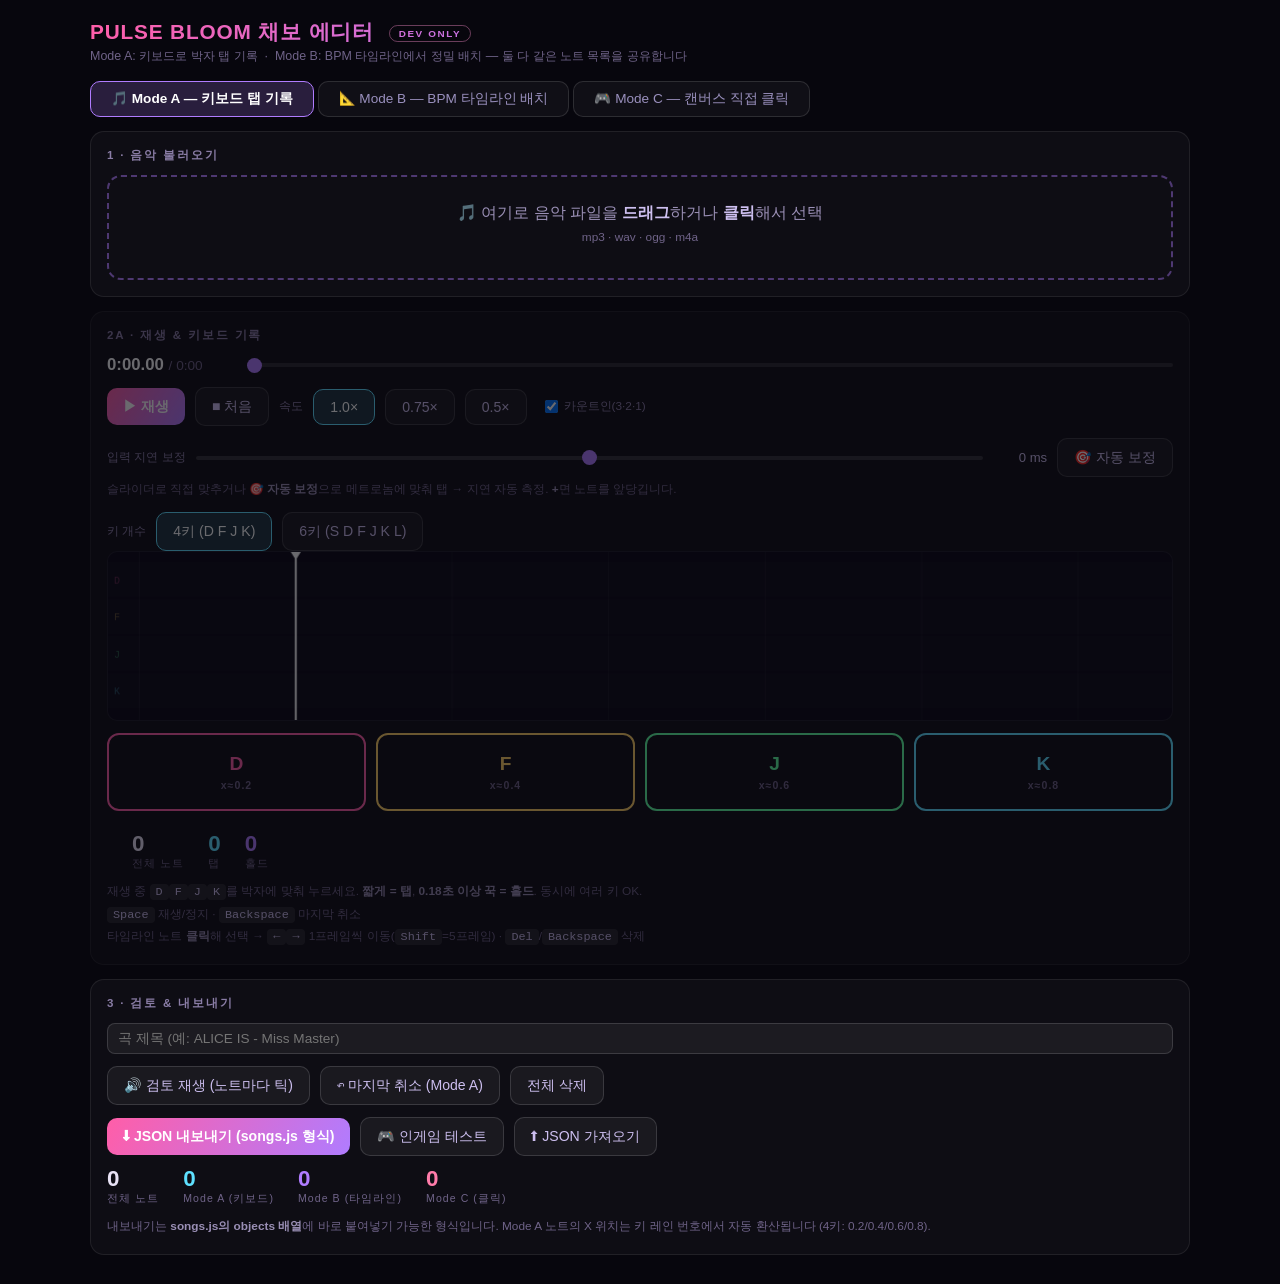
==== commit 240beb9e: "fix+feat: AP 100만점·홀드바·결산곡정보·음악재생·블룸크기·32분음표 수정 - AP 클리어 시 score를 1,000,000으로 강제 보정 (floor 오차 제거) - " ====
--- a/editor.html
+++ b/editor.html
@@ -287,6 +287,7 @@
         </div>
         <div class="row">
             <button class="ctl primary" id="export-btn">⬇ JSON 내보내기 (songs.js 형식)</button>
+            <button class="ctl" id="test-btn">🎮 인게임 테스트</button>
             <button class="ctl" id="import-btn">⬆ JSON 가져오기</button>
             <input type="file" id="import-input" accept=".json,application/json" style="display:none">
         </div>
@@ -397,6 +398,7 @@
     document.getElementById('file-name').textContent = '불러오는 중… '+f.name;
     try{
         const ab = await f.arrayBuffer();
+        window.rawAudioBuffer = ab.slice(0); // preserve for cross-window test mode
         buffer = await ctx.decodeAudioData(ab);
         duration = buffer.duration;
         document.getElementById('file-name').textContent = '✓ '+f.name+'  ('+fmt(duration)+')';
@@ -788,15 +790,24 @@
         bG.fillStyle='rgba(150,120,210,0.35)'; bG.font='10px Segoe UI'; bG.textAlign='left';
         bG.fillText(l, 3, Math.max(10,py+4));
     });
-    // BPM vertical grid
-    const first=Math.floor((bScroll-offSec)/beat);
-    const last=Math.ceil((bScroll+BCW/PPS-offSec)/beat);
-    for(let b=first;b<=last;b++){
-        const t=b*beat+offSec; const px=bTtoX(t);
+    // BPM vertical grid (measure → beat → 16th → 32nd)
+    const sub32=beat/8; // 32nd note interval
+    const first=Math.floor((bScroll-offSec)/sub32);
+    const last=Math.ceil((bScroll+BCW/PPS-offSec)/sub32);
+    for(let i=first;i<=last;i++){
+        const t=i*sub32+offSec; const px=bTtoX(t);
         if(px<-2||px>BCW+2) continue;
-        const isMeasure=b%4===0;
-        bG.strokeStyle=isMeasure?'rgba(180,120,255,0.28)':'rgba(255,255,255,0.07)';
-        bG.lineWidth=isMeasure?1.5:0.7;
+        const isMeasure=i%32===0; // every 4 beats
+        const isBeat=i%8===0;
+        const is16th=i%2===0;
+        // skip 32nd lines when zoomed far out (avoids visual clutter)
+        const skip32=!is16th && PPS<80;
+        if(skip32) continue;
+        bG.lineWidth=isMeasure?1.5:isBeat?0.7:is16th?0.45:0.3;
+        bG.strokeStyle=isMeasure?'rgba(180,120,255,0.28)'
+            :isBeat?'rgba(255,255,255,0.07)'
+            :is16th?'rgba(255,255,255,0.035)'
+            :'rgba(255,200,80,0.022)';
         bG.beginPath(); bG.moveTo(px,0); bG.lineTo(px,BCH); bG.stroke();
         if(isMeasure&&px>4&&px<BCW-4){
             bG.fillStyle='rgba(180,120,255,0.5)'; bG.font='10px Segoe UI'; bG.textAlign='left';
@@ -907,7 +918,7 @@
     const offSec=+document.getElementById('b-offset-ms').value/1000;
     const threshMs=+document.getElementById('b-snap-thresh').value||25;
     const thresh=threshMs/1000;
-    const GRIDS=[4,6,8,12,16,24];
+    const GRIDS=[4,6,8,12,16,24,32,48];
     bPushUndo();
     let snapped=0;
     notes=notes.map(n=>{
@@ -952,6 +963,26 @@
     close.textContent='닫기'; close.style.cssText='position:fixed;top:calc(50% + 156px);left:50%;transform:translateX(-50%);z-index:9999;padding:8px 24px;background:#3d1f8a;color:#fff;border:none;border-radius:8px;cursor:pointer;font:14px inherit';
     close.onclick=()=>{ document.body.removeChild(pre); document.body.removeChild(close); };
     document.body.appendChild(close);
+};
+
+document.getElementById('test-btn').onclick=()=>{
+    if(!notes.length){ alert('노트가 없습니다.'); return; }
+    if(!window.rawAudioBuffer){ alert('오디오 파일을 먼저 불러주세요.'); return; }
+    const objects=notes.map(n=>{
+        const t=Math.round(effT(n)*1000)/1000;
+        const x=Math.round((n.nx||0.5)*1000)/1000;
+        const obj={t,x,y:0.5,type:n.type||'tap'};
+        if(n.type==='hold'&&n.dur>0) obj.dur=Math.round(n.dur*1000)/1000;
+        return obj;
+    });
+    const meta={
+        title:document.getElementById('title').value||fileName||'에디터 테스트',
+        bpm:parseFloat(document.getElementById('bpm').value)||120,
+        duration:duration||300
+    };
+    try{ localStorage.setItem('pb_test_chart',JSON.stringify({objects,meta})); }
+    catch(e){ alert('저장 실패: '+e.message); return; }
+    window.open('index.html?test=1','pb_test_game');
 };
 
 document.getElementById('import-btn').onclick=()=>document.getElementById('import-input').click();
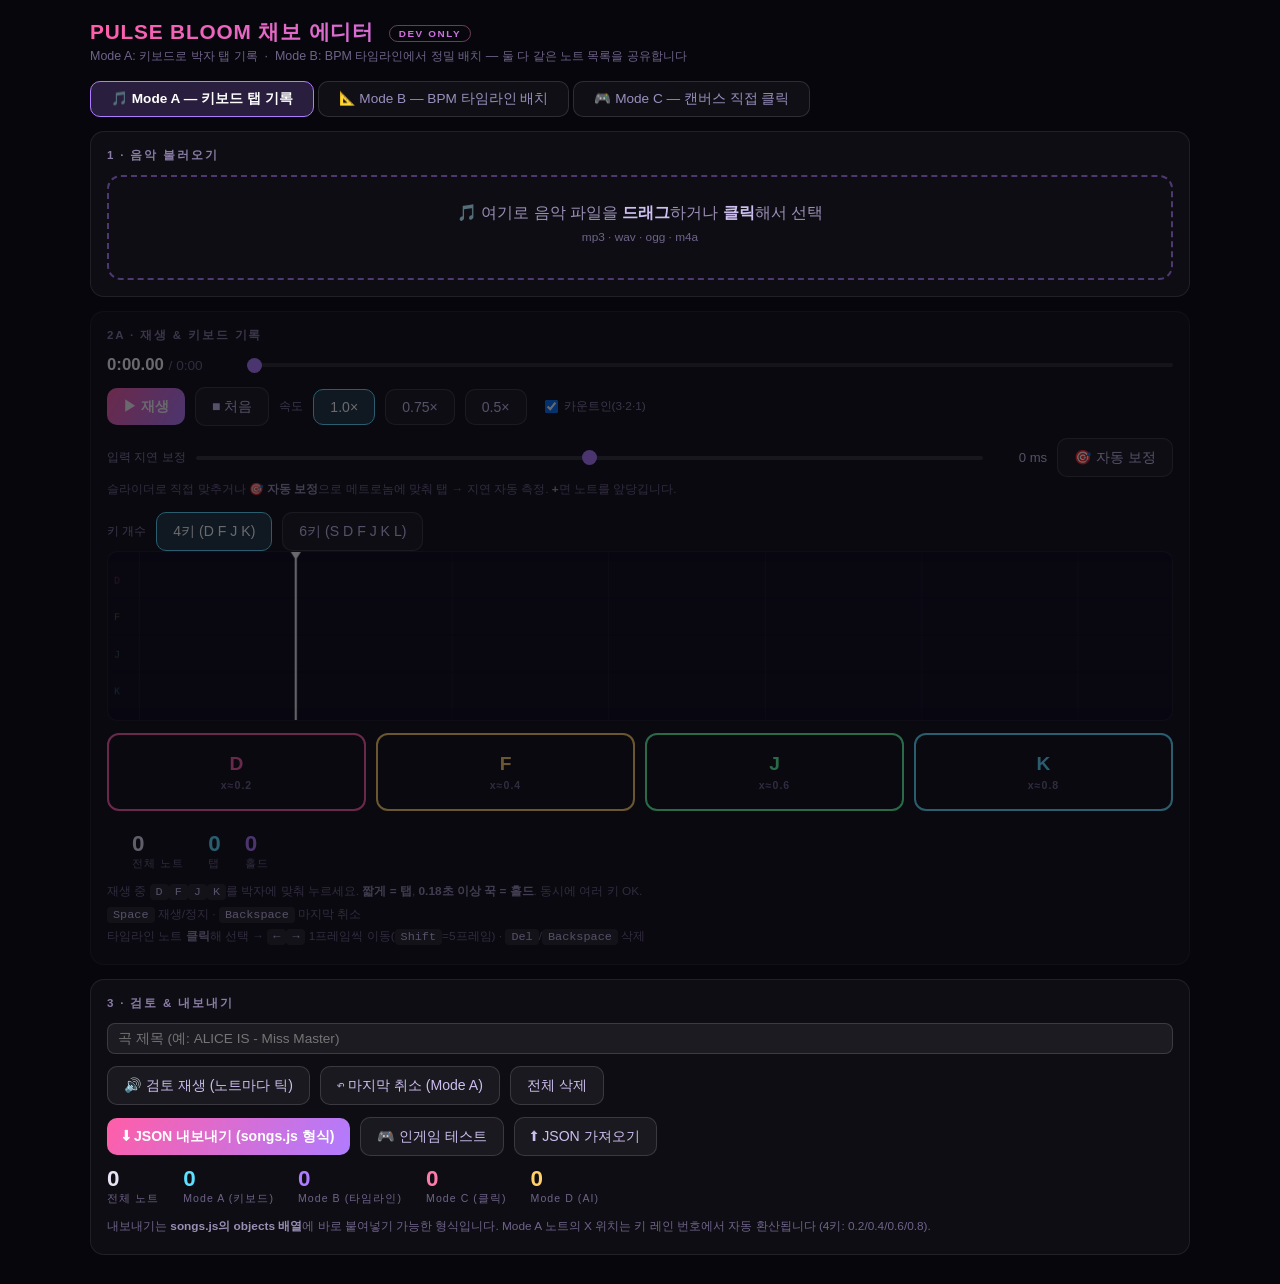
==== commit 399aa3f8: "feat(editor): AI Create (Mode D) — 브라우저 온셋 분석 자동 채보 editor.html#aicreate 링크로 Mode D 탭 노출. 업로드한 음원을 스" ====
--- a/editor.html
+++ b/editor.html
@@ -136,6 +136,7 @@
         <button class="tab-btn active" id="tab-a" onclick="switchTab('a')">🎵 Mode A — 키보드 탭 기록</button>
         <button class="tab-btn" id="tab-b" onclick="switchTab('b')">📐 Mode B — BPM 타임라인 배치</button>
         <button class="tab-btn" id="tab-c" onclick="switchTab('c')">🎮 Mode C — 캔버스 직접 클릭</button>
+        <button class="tab-btn" id="tab-d" onclick="switchTab('d')" style="display:none">🤖 Mode D — AI 자동 생성</button>
     </div>
 
     <!-- 1. 음악 (공통) -->
@@ -269,6 +270,51 @@
                 <div class="hint" style="margin-top:8px">
                     재생 중 캔버스를 <b>클릭/탭</b>하면 그 순간 + 그 위치에 노트가 기록됩니다.<br>
                     가로 위치 = 노트 X (0=왼쪽, 1=오른쪽) &nbsp;·&nbsp; <kbd>Backspace</kbd> 또는 ↩ 버튼으로 마지막 노트 취소
+                </div>
+            </div>
+        </div>
+    </div>
+
+    <!-- ══ MODE D — AI 자동 생성 ══ -->
+    <div id="mode-d-section" style="display:none">
+        <div id="work-d" class="disabled-area">
+            <div class="card">
+                <h2>2D · AI 자동 채보 생성</h2>
+                <div class="row">
+                    <span class="lbl">난이도</span>
+                    <button class="ctl d-diff" data-d="easy">쉬움</button>
+                    <button class="ctl d-diff sel" data-d="normal">보통</button>
+                    <button class="ctl d-diff" data-d="hard">어려움</button>
+                    <button class="ctl d-diff" data-d="extreme">극한</button>
+                </div>
+                <div class="row">
+                    <span class="lbl">민감도</span>
+                    <input type="range" id="d-sens" min="0.5" max="2" step="0.05" value="1" style="flex:1;min-width:160px">
+                    <span class="val" id="d-sens-val">1.00×</span>
+                </div>
+                <div class="row">
+                    <label class="lbl" style="display:flex;align-items:center;gap:6px;cursor:pointer">
+                        <input type="checkbox" id="d-holds" checked> 긴 저음 → 홀드 자동 생성
+                    </label>
+                    <label class="lbl" style="display:flex;align-items:center;gap:6px;cursor:pointer">
+                        <input type="checkbox" id="d-spread" checked> 노트 위치 자동 분산
+                    </label>
+                </div>
+                <div class="row">
+                    <button class="ctl primary" id="d-gen-btn">🤖 채보 생성</button>
+                    <button class="ctl danger" id="d-clear-btn">AI 노트만 삭제</button>
+                    <span class="lbl" id="d-status" style="margin-left:4px">음악을 불러온 뒤 생성하세요</span>
+                </div>
+                <div class="stat" style="margin-top:6px">
+                    <div><div class="v" id="d-bpm">—</div><div class="k">추정 BPM</div></div>
+                    <div><div class="v" style="color:#5ee0ff" id="d-onsets">—</div><div class="k">감지된 온셋</div></div>
+                    <div><div class="v" style="color:#b07cff" id="d-notes">—</div><div class="k">생성된 노트</div></div>
+                </div>
+                <div class="hint">
+                    업로드한 음원을 스펙트럴 플럭스로 분석해 온셋(타격음)을 찾고,
+                    난이도별 목표 밀도에 맞춰 Rizline 스타일 노트를 배치합니다.
+                    같은 위치 노트 간격은 게임 판정창(<b>270ms</b>) 이상으로 강제됩니다.<br>
+                    생성 후 <b>Mode A/B/C</b>에서 세부 수정하고 아래에서 내보내세요.
                 </div>
             </div>
         </div>
@@ -296,6 +342,7 @@
             <div><div class="v" style="color:#5ee0ff" id="n-a-count">0</div><div class="k">Mode A (키보드)</div></div>
             <div><div class="v" style="color:#b07cff" id="n-b-count">0</div><div class="k">Mode B (타임라인)</div></div>
             <div><div class="v" style="color:#ff7caa" id="n-c-count">0</div><div class="k">Mode C (클릭)</div></div>
+            <div><div class="v" style="color:#ffd166" id="n-d-count">0</div><div class="k">Mode D (AI)</div></div>
         </div>
         <div class="hint">
             내보내기는 <b>songs.js의 objects 배열</b>에 바로 붙여넣기 가능한 형식입니다.
@@ -344,9 +391,11 @@
     document.getElementById('tab-a').classList.toggle('active', t==='a');
     document.getElementById('tab-b').classList.toggle('active', t==='b');
     document.getElementById('tab-c').classList.toggle('active', t==='c');
+    document.getElementById('tab-d').classList.toggle('active', t==='d');
     document.getElementById('mode-a-section').style.display = t==='a' ? '' : 'none';
     document.getElementById('mode-b-section').style.display = t==='b' ? '' : 'none';
     document.getElementById('mode-c-section').style.display = t==='c' ? '' : 'none';
+    document.getElementById('mode-d-section').style.display = t==='d' ? '' : 'none';
     selectedNote = null;
     updateSelInfoA(); updateBSelInfo();
     if(t==='b'){ bResize(); bRenderLoop(); }
@@ -364,12 +413,17 @@
 let KEYS = ['d','f','j','k'];
 const HOLD_THRESH = 0.18;
 let offsetMs = 0;
+let pendingTicks = [];
 
 function ensureCtx(){
     if(!ctx) ctx = new (window.AudioContext||window.webkitAudioContext)();
     if(ctx.state==='suspended') ctx.resume();
 }
 function stopSrc(){ try{ srcNode && srcNode.stop(); }catch(e){} srcNode=null; }
+function cancelTicks(){
+    for(const o of pendingTicks){ try{ o.stop(); }catch(e){} }
+    pendingTicks = [];
+}
 function songPos(){ if(transport!=='playing') return curPos;
     return playStartPos + (ctx.currentTime - audioStartCtx)*speed; }
 
@@ -380,6 +434,8 @@
     g.gain.setValueAtTime(vol, ctxTime);
     g.gain.exponentialRampToValueAtTime(0.0001, ctxTime+dur);
     o.start(ctxTime); o.stop(ctxTime+dur+0.01);
+    pendingTicks.push(o);
+    o.onended = ()=>{ const i=pendingTicks.indexOf(o); if(i!==-1) pendingTicks.splice(i,1); };
 }
 function effT(n){ return Math.max(0, n.t - offsetMs/1000); }
 
@@ -407,6 +463,8 @@
         document.getElementById('work-a').classList.remove('disabled-area');
         document.getElementById('work-b').classList.remove('disabled-area');
         document.getElementById('work-c').classList.remove('disabled-area');
+        document.getElementById('work-d').classList.remove('disabled-area');
+        document.getElementById('d-status').textContent = '준비 완료 — 🤖 채보 생성을 누르세요';
         if(!document.getElementById('title').value)
             document.getElementById('title').value = f.name.replace(/\.[^.]+$/,'');
         drawTL();
@@ -441,7 +499,7 @@
 function pause(){
     if(transport!=='playing') return;
     curPos = Math.max(0,Math.min(duration,songPos()));
-    stopSrc(); transport='paused'; reviewMode=false;
+    stopSrc(); cancelTicks(); transport='paused'; reviewMode=false;
     document.getElementById('play-btn').textContent   = '▶ 재생';
     document.getElementById('b-play-btn').textContent = '▶ 재생';
     document.getElementById('c-play-btn').textContent = '▶ 재생';
@@ -449,7 +507,7 @@
     pressing.clear(); updatePads();
 }
 function stop(){
-    stopSrc(); transport = buffer?'ready':'idle'; curPos=0; reviewMode=false;
+    stopSrc(); cancelTicks(); transport = buffer?'ready':'idle'; curPos=0; reviewMode=false;
     document.getElementById('play-btn').textContent   = '▶ 재생';
     document.getElementById('b-play-btn').textContent = '▶ 재생';
     document.getElementById('c-play-btn').textContent = '▶ 재생';
@@ -688,6 +746,7 @@
     const a=notes.filter(n=>n.src==='a'||!n.src).length;
     const b=notes.filter(n=>n.src==='b').length;
     const c=notes.filter(n=>n.src==='c').length;
+    const d=notes.filter(n=>n.src==='d').length;
     const taps=notes.filter(n=>n.type==='tap').length;
     document.getElementById('n-count').textContent=total;
     document.getElementById('n-tap').textContent=taps;
@@ -696,6 +755,7 @@
     document.getElementById('n-a-count').textContent=a;
     document.getElementById('n-b-count').textContent=b;
     document.getElementById('n-c-count').textContent=c;
+    document.getElementById('n-d-count').textContent=d;
 }
 
 // ════════════════════════════════════════════════════
@@ -1228,6 +1288,258 @@
     cRafId = requestAnimationFrame(cRenderLoop);
 }
 
+// ════════════════════════════════════════════════════
+//  MODE D — AI 자동 채보 생성 (브라우저 온셋 분석)
+// ════════════════════════════════════════════════════
+// #aicreate 또는 ?aicreate 가 링크에 있을 때만 탭 노출
+if(/aicreate/i.test(location.hash) || /aicreate/i.test(location.search)){
+    document.getElementById('tab-d').style.display = '';
+}
+
+let dDiff = 'normal';
+document.querySelectorAll('.d-diff').forEach(b=>b.onclick=()=>{
+    document.querySelectorAll('.d-diff').forEach(x=>x.classList.remove('sel'));
+    b.classList.add('sel'); dDiff = b.dataset.d;
+});
+const dSens = document.getElementById('d-sens');
+dSens.oninput = ()=>{ document.getElementById('d-sens-val').textContent = (+dSens.value).toFixed(2)+'×'; };
+
+// 난이도별 목표: 초당 노트 수, 같은 자리 최소 간격(ms) — MIN_GAP은 HIT.miss(270ms) 이상
+const D_PROFILES = {
+    easy:    { nps: 1.6, minGap: 340, holdMin: 0.7 },
+    normal:  { nps: 2.6, minGap: 300, holdMin: 0.6 },
+    hard:    { nps: 4.0, minGap: 270, holdMin: 0.5 },
+    extreme: { nps: 6.0, minGap: 270, holdMin: 0.45 },
+};
+
+// ── 작은 radix-2 FFT (in-place, 실수/허수 배열) ──
+function fft(re, im){
+    const n = re.length;
+    for(let i=1, j=0; i<n; i++){
+        let bit = n>>1;
+        for(; j & bit; bit>>=1) j ^= bit;
+        j ^= bit;
+        if(i < j){ [re[i],re[j]]=[re[j],re[i]]; [im[i],im[j]]=[im[j],im[i]]; }
+    }
+    for(let len=2; len<=n; len<<=1){
+        const ang = -2*Math.PI/len;
+        const wr = Math.cos(ang), wi = Math.sin(ang);
+        for(let i=0; i<n; i+=len){
+            let cr = 1, ci = 0;
+            for(let k=0; k<len/2; k++){
+                const ur = re[i+k],           ui = im[i+k];
+                const vr = re[i+k+len/2]*cr - im[i+k+len/2]*ci;
+                const vi = re[i+k+len/2]*ci + im[i+k+len/2]*cr;
+                re[i+k] = ur+vr;  im[i+k] = ui+vi;
+                re[i+k+len/2] = ur-vr;  im[i+k+len/2] = ui-vi;
+                const ncr = cr*wr - ci*wi;
+                ci = cr*wi + ci*wr;  cr = ncr;
+            }
+        }
+    }
+}
+
+// ── 온셋 검출: 스펙트럴 플럭스 + 적응형 임계 피크피킹 ──
+function detectOnsets(buf, sensitivity){
+    const sr = buf.sampleRate;
+    const ch = buf.numberOfChannels;
+    const N = buf.length;
+    // 모노 믹스
+    const mono = new Float32Array(N);
+    for(let c=0; c<ch; c++){
+        const d = buf.getChannelData(c);
+        for(let i=0; i<N; i++) mono[i] += d[i]/ch;
+    }
+    const FFT = 1024, HOP = 512;
+    const win = new Float32Array(FFT);
+    for(let i=0; i<FFT; i++) win[i] = 0.5 - 0.5*Math.cos(2*Math.PI*i/(FFT-1)); // Hann
+    const nFrames = Math.floor((N - FFT) / HOP);
+    const flux = new Float32Array(nFrames);
+    const lowE = new Float32Array(nFrames);       // 저역(≈<200Hz) 에너지 → 킥/베이스
+    const prevMag = new Float32Array(FFT/2);
+    const re = new Float32Array(FFT), im = new Float32Array(FFT);
+    const lowBin = Math.max(1, Math.floor(200 / (sr/FFT)));
+    for(let f=0; f<nFrames; f++){
+        const off = f*HOP;
+        for(let i=0; i<FFT; i++){ re[i] = mono[off+i]*win[i]; im[i] = 0; }
+        fft(re, im);
+        let sf = 0, le = 0;
+        for(let k=0; k<FFT/2; k++){
+            const mag = Math.hypot(re[k], im[k]);
+            const diff = mag - prevMag[k];
+            if(diff > 0) sf += diff;
+            if(k <= lowBin) le += mag;
+            prevMag[k] = mag;
+        }
+        flux[f] = sf;
+        lowE[f] = le;
+    }
+    // 적응형 임계: 이동평균 * (1 + 여유) / 민감도
+    const W = 16;
+    const onsets = [];
+    const fps = sr / HOP;
+    let lastT = -1;
+    for(let f=1; f<nFrames-1; f++){
+        let sum=0, cnt=0;
+        for(let j=f-W; j<=f+W; j++){ if(j>=0 && j<nFrames){ sum+=flux[j]; cnt++; } }
+        const mean = sum/cnt;
+        const thr = mean * (1.35 / sensitivity);
+        if(flux[f] > thr && flux[f] >= flux[f-1] && flux[f] > flux[f+1]){
+            const t = f/fps;
+            if(t > 0.2 && t - lastT >= 0.05){
+                onsets.push({ t, strength: flux[f]/(mean+1e-6), low: lowE[f] });
+                lastT = t;
+            }
+        }
+    }
+    // 저역 에너지 정규화
+    let maxLow = 1e-6;
+    for(let f=0; f<nFrames; f++) if(lowE[f]>maxLow) maxLow=lowE[f];
+    for(const o of onsets) o.lowNorm = o.low/maxLow;
+    return { onsets, flux, fps };
+}
+
+// ── 온셋 간격 히스토그램 → BPM 추정 ──
+function estimateBPM(onsets){
+    if(onsets.length < 8) return null;
+    const iois = [];
+    for(let i=1; i<onsets.length; i++){
+        const d = onsets[i].t - onsets[i-1].t;
+        if(d > 0.12 && d < 1.5) iois.push(d);
+    }
+    if(!iois.length) return null;
+    // 60..200 BPM 범위에서 최적 주기 탐색
+    let best=null, bestScore=-1;
+    for(let bpm=60; bpm<=200; bpm+=0.5){
+        const period = 60/bpm;
+        let score = 0;
+        for(const d of iois){
+            const ratio = d/period;
+            const near = Math.abs(ratio - Math.round(ratio));
+            if(Math.round(ratio) >= 1 && Math.round(ratio) <= 4 && near < 0.12) score++;
+        }
+        if(score > bestScore){ bestScore = score; best = bpm; }
+    }
+    // 일반적인 범위(70~140)로 옥타브 폴딩
+    if(best){
+        while(best > 140) best /= 2;
+        while(best < 70)  best *= 2;
+    }
+    return best;
+}
+
+// ── 목표 밀도에 맞춰 온셋 솎기 ──
+function thinOnsets(onsets, profile, duration){
+    const target = Math.round(profile.nps * duration);
+    let kept = onsets.slice();
+    // 최소 간격 강제(강한 온셋 우선)
+    const minGap = profile.minGap/1000;
+    kept.sort((a,b)=> a.t - b.t);
+    const gapFiltered = [];
+    for(const o of kept){
+        const prev = gapFiltered[gapFiltered.length-1];
+        if(!prev || o.t - prev.t >= minGap){ gapFiltered.push(o); }
+        else if(o.strength > prev.strength){ gapFiltered[gapFiltered.length-1] = o; }
+    }
+    kept = gapFiltered;
+    // 아직 목표보다 많으면 약한 온셋부터 제거
+    if(kept.length > target){
+        const byStrength = kept.slice().sort((a,b)=> b.strength - a.strength).slice(0, target);
+        const set = new Set(byStrength);
+        kept = kept.filter(o => set.has(o));
+    }
+    return kept;
+}
+
+// ── 시드 RNG (재현 가능한 위치 분산) ──
+function mulberry32(seed){
+    return function(){
+        seed |= 0; seed = seed + 0x6D2B79F5 | 0;
+        let t = Math.imul(seed ^ seed >>> 15, 1 | seed);
+        t = t + Math.imul(t ^ t >>> 7, 61 | t) ^ t;
+        return ((t ^ t >>> 14) >>> 0) / 4294967296;
+    };
+}
+
+async function dGenerate(){
+    if(!buffer){ alert('음악을 먼저 불러오세요.'); return; }
+    const btn = document.getElementById('d-gen-btn');
+    const st = document.getElementById('d-status');
+    btn.disabled = true; st.textContent = '분석 중… (스펙트럴 플럭스)';
+    await new Promise(r=>setTimeout(r, 30));
+
+    const sensitivity = +dSens.value;
+    let res;
+    try{
+        res = detectOnsets(buffer, sensitivity);
+    }catch(err){
+        st.textContent = '분석 실패: ' + err.message;
+        btn.disabled = false; return;
+    }
+    const bpm = estimateBPM(res.onsets);
+    const profile = D_PROFILES[dDiff];
+    const kept = thinOnsets(res.onsets, profile, duration);
+
+    document.getElementById('d-bpm').textContent = bpm ? bpm.toFixed(1) : '—';
+    document.getElementById('d-onsets').textContent = res.onsets.length;
+
+    // ── 노트 생성 ──
+    const doHolds = document.getElementById('d-holds').checked;
+    const doSpread = document.getElementById('d-spread').checked;
+    const rng = mulberry32(Math.round(duration*1000) ^ kept.length);
+    const gen = [];
+    let x = 0.5, y = 0.5;
+    for(let i=0; i<kept.length; i++){
+        const o = kept[i];
+        const next = kept[i+1];
+        const gap = next ? next.t - o.t : 999;
+        // 위치: 부드러운 랜덤 워크
+        if(doSpread){
+            x += (rng()-0.5) * 0.5;
+            y += (rng()-0.5) * 0.34;
+            x = Math.max(0.13, Math.min(0.87, x));
+            y = Math.max(0.20, Math.min(0.80, y));
+        } else { x = 0.5; y = 0.5; }
+        let type = 'tap', dur = 0;
+        // 긴 저음 구간 → 홀드
+        if(doHolds && o.lowNorm > 0.45 && gap >= profile.holdMin){
+            type = 'hold';
+            dur = Math.round(Math.min(gap - 0.12, 1.6) * 1000) / 1000;
+            if(dur < 0.28){ type = 'tap'; dur = 0; }
+        }
+        gen.push({
+            t: Math.round(o.t*1000)/1000,
+            nx: Math.round(x*1000)/1000,
+            ny: Math.round(y*1000)/1000,
+            type, dur, src: 'd'
+        });
+    }
+
+    // 기존 AI 노트 교체
+    const hadOther = notes.some(n => n.src !== 'd');
+    notes = notes.filter(n => n.src !== 'd');
+    if(hadOther && gen.length){
+        // 다른 모드 노트는 유지, AI 노트만 추가
+    }
+    notes = [...notes, ...gen].sort((a,b)=> a.t - b.t);
+
+    document.getElementById('d-notes').textContent = gen.length;
+    const holdN = gen.filter(n=>n.type==='hold').length;
+    st.textContent = `완료 — ${gen.length}개 노트 (홀드 ${holdN}) · ${dDiff}`;
+    updateStats(); drawTL(); if(typeof bDrawTimeline==='function') bDrawTimeline();
+    btn.disabled = false;
+}
+document.getElementById('d-gen-btn').onclick = dGenerate;
+document.getElementById('d-clear-btn').onclick = ()=>{
+    const n = notes.filter(x=>x.src==='d').length;
+    if(!n){ return; }
+    if(confirm(`AI 생성 노트 ${n}개를 삭제할까요?`)){
+        notes = notes.filter(x=>x.src!=='d');
+        document.getElementById('d-notes').textContent = '—';
+        updateStats(); drawTL(); if(typeof bDrawTimeline==='function') bDrawTimeline();
+    }
+};
+
 // ── init ──
 updateStats();
 window.addEventListener('load', ()=>{ sizeTL(); bResize(); bDrawTimeline(); cResize(); });
